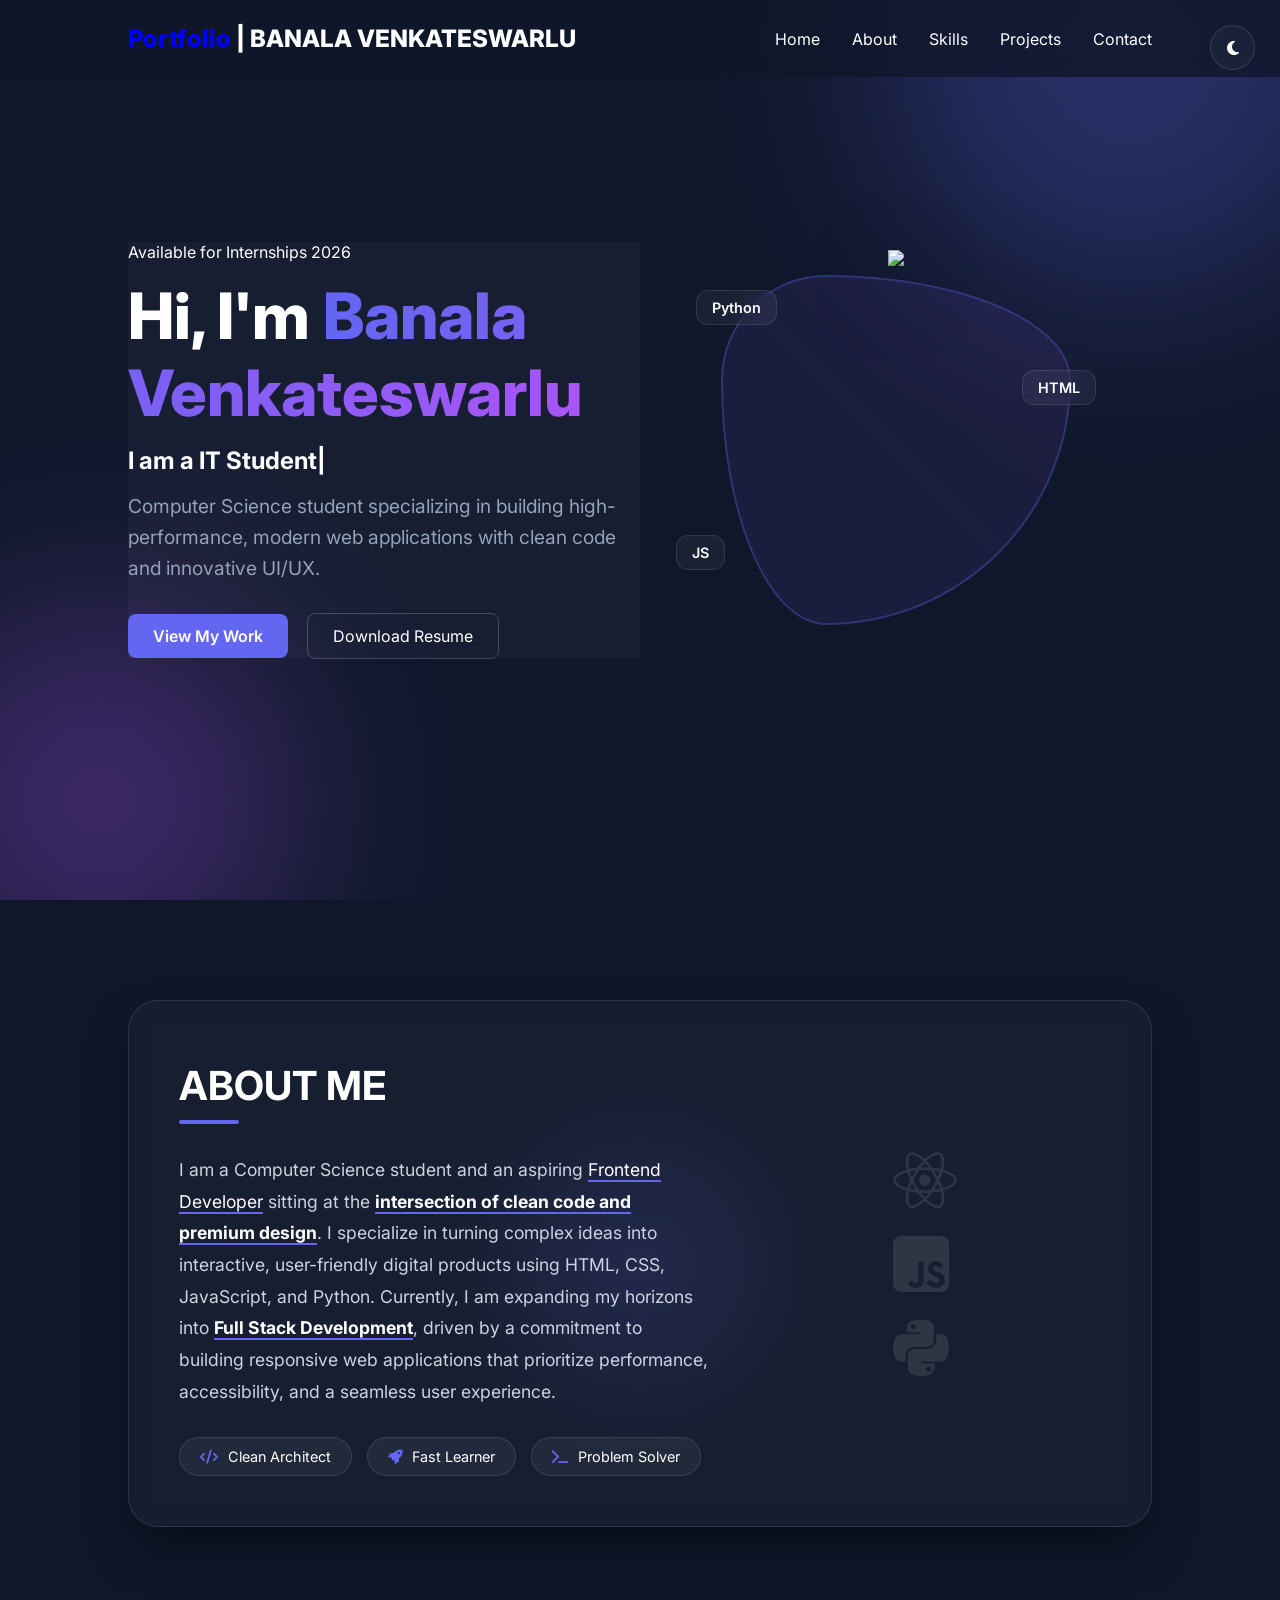
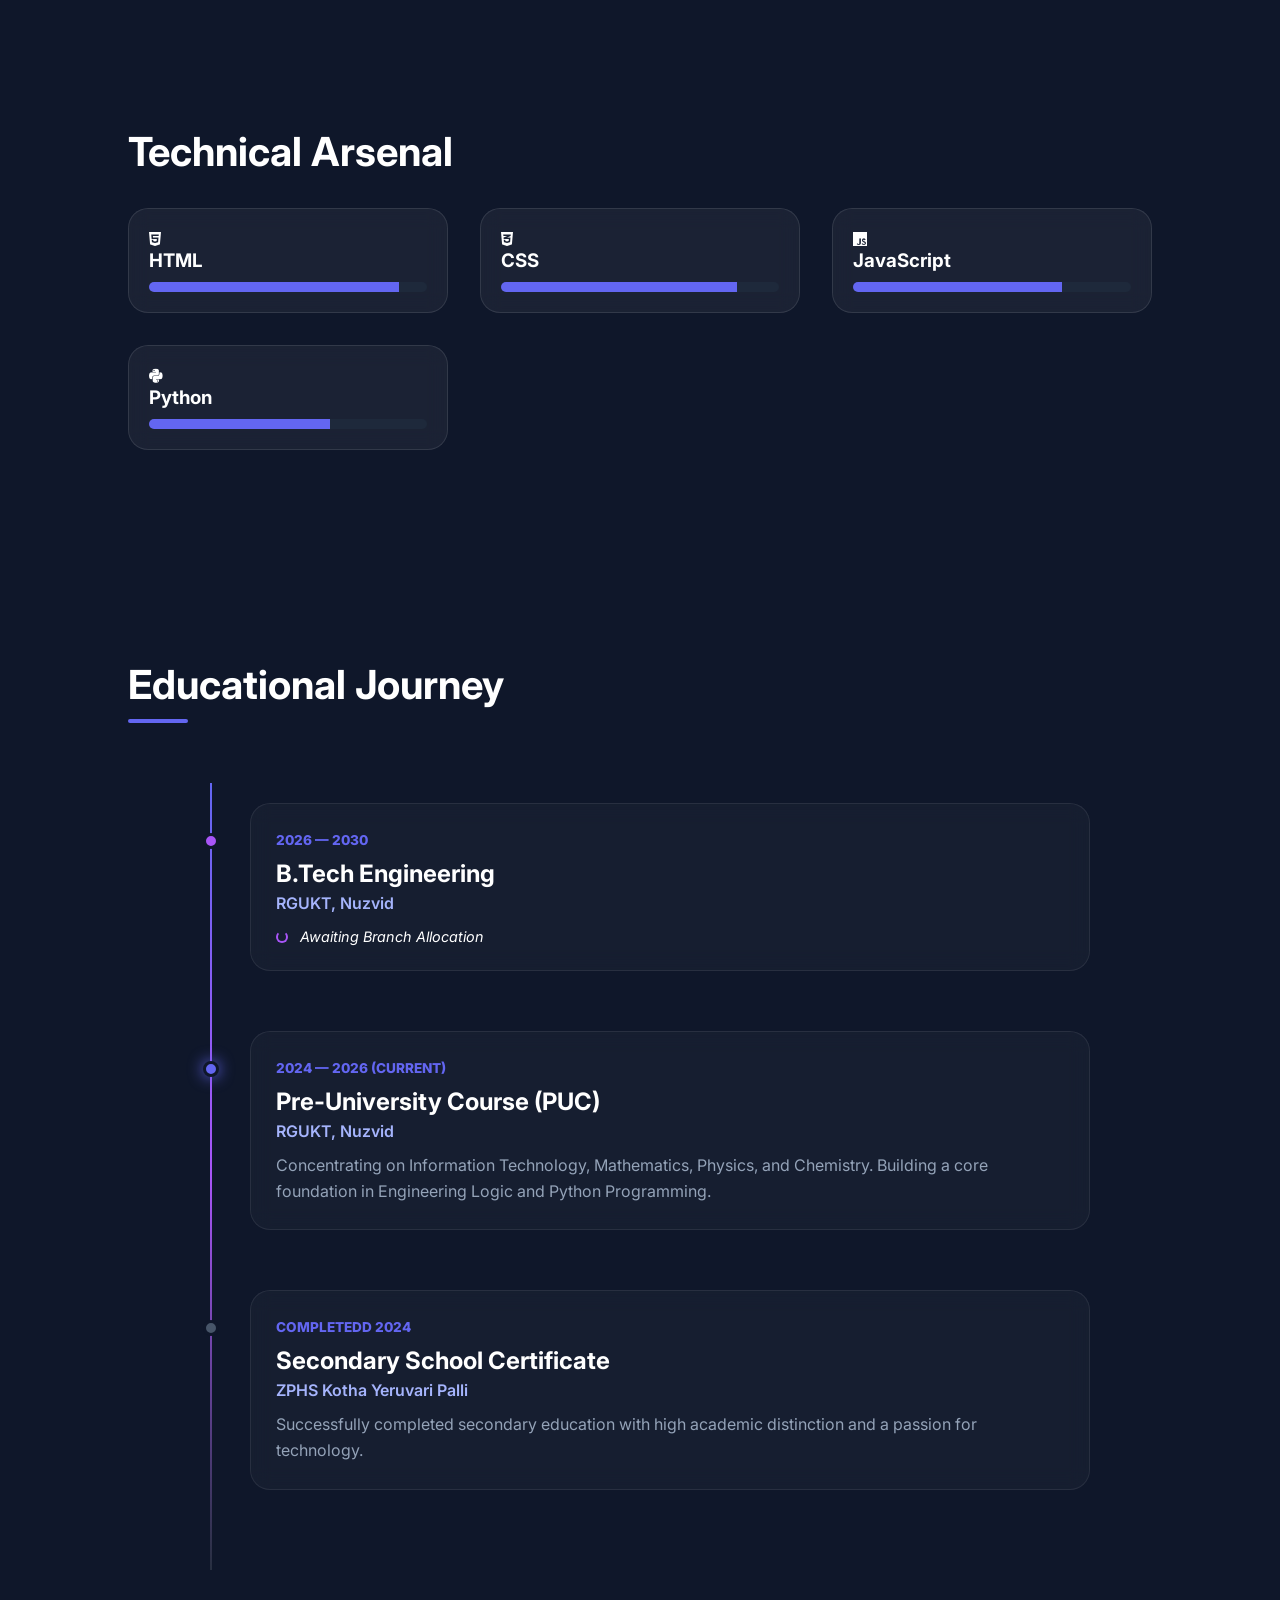
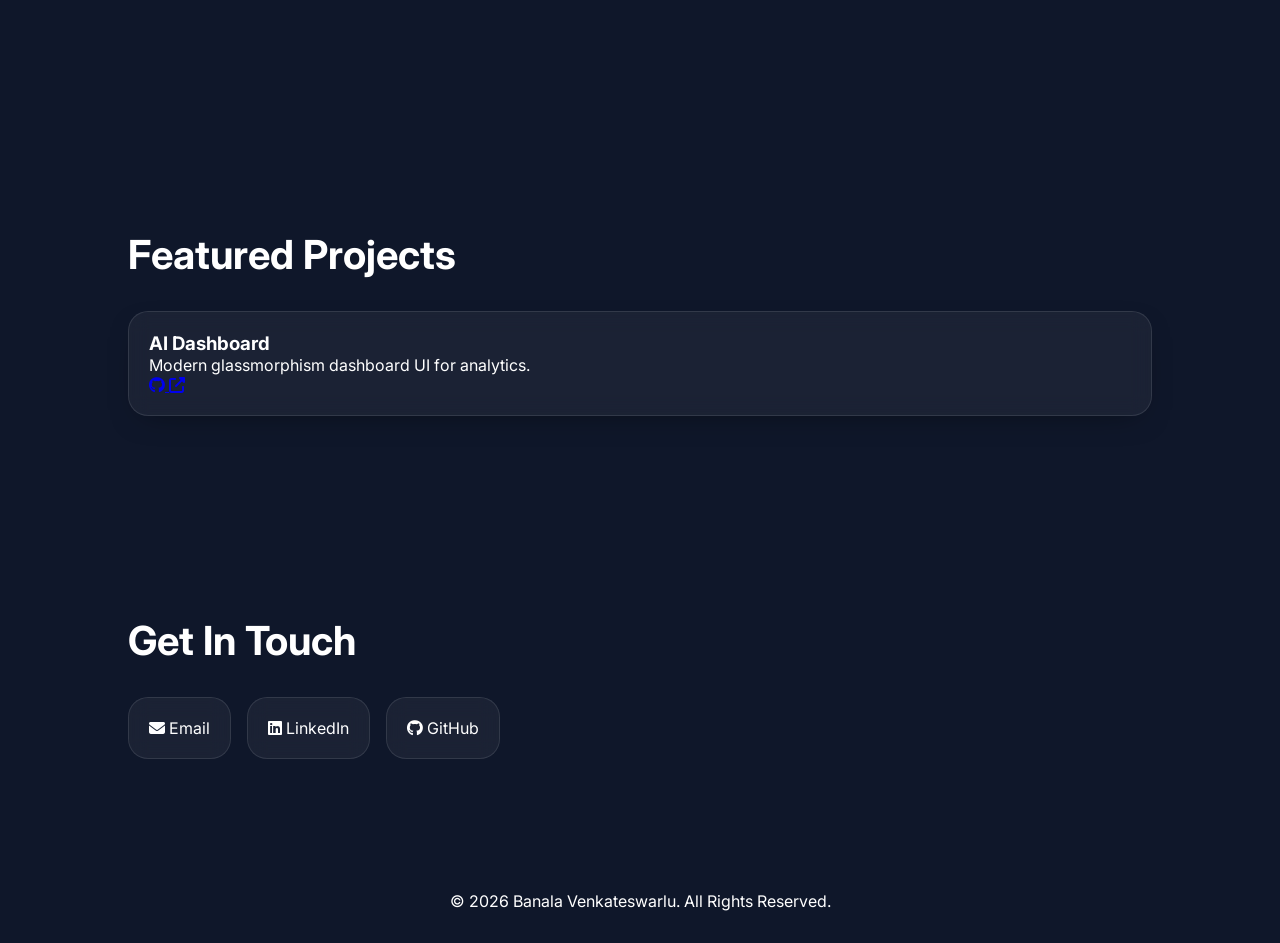
==== index.html @ 8c89efce "Add files via upload" ====
<!DOCTYPE html>
<html lang="en">

<head>
    <!-- Basic SEO -->
    <meta charset="UTF-8" />
    <meta name="viewport" content="width=device-width, initial-scale=1.0" />

    <title>Banala Venkateswarlu | Portfolio</title>

    <meta
        name="description"
        content="Portfolio of Banala Venkateswarlu - Frontend Developer & CS Student."
    />

    <meta
        name="keywords"
        content="Banala Venkateswarlu, Frontend Developer, Portfolio, Web Developer"
    />

    <!-- Open Graph -->
    <meta property="og:title" content="Banala Venkateswarlu | Portfolio" />
    <meta
        property="og:description"
        content="Explore my frontend projects and skills."
    />
    <meta property="og:image" content="assets/preview-thumbnail.png" />
    <meta property="og:url" content="https://banala-venkateswarlu.netlify.app" />
    <link rel="canonical" href="https://banala-venkateswarlu.netlify.app">

    <!-- Theme Color -->
    <meta name="theme-color" content="#0f172a" />

    <!-- Google Fonts -->
    <link
        href="https://fonts.googleapis.com/css2?family=Inter:wght@300;400;600;800&display=swap"
        rel="stylesheet"
    />

    <!-- Font Awesome -->
    <link
        rel="stylesheet"
        href="https://cdnjs.cloudflare.com/ajax/libs/font-awesome/6.5.1/css/all.min.css"
    />

    <!-- CSS -->
    <link rel="stylesheet" href="style.css" />
</head>

<body>

    <!-- Loader -->
    <div id="loader"></div>

    <!-- Navbar -->
    <nav class="navbar">

        <div class="logo">
            <span style="color:blue">Portfolio</span> | BANALA VENKATESWARLU<span></span>
        </div>

        <ul class="nav-links">
            <li><a href="#hero">Home</a></li>
            <li><a href="#about">About</a></li>
            <li><a href="#skills">Skills</a></li>
            <li><a href="#projects">Projects</a></li>
            <li><a href="#contact">Contact</a></li>
        </ul>

        
    </nav>

    <!-- Hero Section -->
<section id="hero" class="hero-section">
    <div class="orb orb-1"></div>
    <div class="orb orb-2"></div>

    <div class="hero-container">
        <div class="hero-content">
            <span class="welcome-badge">Available for Internships 2026</span>
            <h1 class="hero-title">
                Hi, I'm <span class="name-gradient">Banala Venkateswarlu</span>
            </h1>
            <h2 class="typing-container">
                I am a <span id="typing-text" class="type-accent"></span><span class="cursor">|</span>
            </h2>
            <p class="hero-description">
                Computer Science student specializing in building high-performance, 
                modern web applications with clean code and innovative UI/UX.
            </p>

            <div class="hero-cta">
                <a href="#projects" class="btn-primary">View My Work</a>
                <a href="#contact" class="btn-secondary">Download Resume</a>
            </div>
        </div>

        <div class="hero-image-area">
            <div class="photo-wrapper">
                <div class="photo-ring"></div>
                
                <img src="assets/Picsart_26-05-27_21-39-03-561.png" class="hero-photo">
                
                <div class="floating-tag tag-1">Python</div>
                <div class="floating-tag tag-2">JS</div>
                <div class="floating-tag tag-3">HTML</div>
            </div>
        </div>
    </div>
</section>

<style>
.hero-section {
    position: relative;
    height: 100vh;
    background: #0f172a;
    display: flex;
    align-items: center;
    padding: 0 10%;
    overflow: hidden;
}

.hero-container {
    display: grid;
    grid-template-columns: 1fr 1fr;
    align-items: center;
    width: 100%;
    z-index: 10;
}

/* --- PHOTO STYLING --- */
.hero-image-area {
    display: flex;
    justify-content: center;
    align-items: center;
    position: relative;
}

.photo-wrapper {
    position: relative;
    width: 400px;
    height: 400px;
    display: flex;
    justify-content: center;
    align-items: center;
}

.hero-photo {
    /* Limit the height so it doesn't overwhelm the screen */
    height: 400px; 
    width: auto; /* Keeps the proportions perfect */
    
    /* Center it */
    z-index: 5;
    position: relative;
    
    /* High-end rendering */
    image-rendering: -webkit-optimize-contrast; 
    object-fit: contain;
    
    /* Professional shadow for high-res cutouts */
    filter: drop-shadow(0 20px 40px rgba(0, 0, 0, 0.6));
    
    transition: transform 0.5s ease;
}

/* On smaller screens (Tablets), make it smaller */
@media (max-width: 968px) {
    .hero-photo {
        height: 350px;
    }
}
/* Animated Ring behind the photo */
.photo-ring {
    position: absolute;
    width: 350px;
    height: 350px;
    border: 2px solid rgba(99, 102, 241, 0.3);
    border-radius: 30% 70% 70% 30% / 30% 30% 70% 70%;
    background: linear-gradient(45deg, rgba(99, 102, 241, 0.1), rgba(168, 85, 247, 0.1));
    animation: morph 8s linear infinite;
    z-index: 1;
}

@keyframes morph {
    0% { border-radius: 30% 70% 70% 30% / 30% 30% 70% 70%; }
    50% { border-radius: 50% 50% 33% 67% / 55% 27% 73% 45%; }
    100% { border-radius: 30% 70% 70% 30% / 30% 30% 70% 70%; }
}

/* Floating Skill Tags */
.floating-tag {
    position: absolute;
    background: rgba(255, 255, 255, 0.05);
    backdrop-filter: blur(10px);
    border: 1px solid rgba(255, 255, 255, 0.1);
    padding: 8px 15px;
    border-radius: 12px;
    color: #fff;
    font-weight: 600;
    font-size: 0.9rem;
    z-index: 10;
    animation: float 4s ease-in-out infinite;
}

.tag-1 { top: 10%; left: 0; animation-delay: 0s; }
.tag-2 { bottom: 20%; left: -20px; animation-delay: 1s; }
.tag-3 { top: 30%; right: 0; animation-delay: 2s; }

@keyframes float {
    0%, 100% { transform: translateY(0); }
    50% { transform: translateY(-15px); }
}

/* --- TYPOGRAPHY & TEXT --- */
.hero-title { font-size: 3.5rem; color: #fff; font-weight: 800; margin: 15px 0; }
.name-gradient { background: linear-gradient(90deg, #6366f1, #a855f7); -webkit-background-clip: text; -webkit-text-fill-color: transparent; }
.hero-description { color: #94a3b8; font-size: 1.1rem; line-height: 1.6; margin-bottom: 30px; max-width: 500px; }

/* Buttons */
.btn-primary { background: #6366f1; color: white; padding: 12px 25px; border-radius: 8px; text-decoration: none; display: inline-block; margin-right: 15px; font-weight: 600; }
.btn-secondary { border: 1px solid rgba(255,255,255,0.2); color: white; padding: 12px 25px; border-radius: 8px; text-decoration: none; }

/* Orbs */
.orb { position: absolute; border-radius: 50%; filter: blur(100px); opacity: 0.3; }
.orb-1 { width: 500px; height: 500px; background: #6366f1; top: -200px; right: -100px; }
.orb-2 { width: 400px; height: 400px; background: #a855f7; bottom: -100px; left: -100px; }

/* Mobile Responsive */
@media (max-width: 968px) {
    .hero-container { grid-template-columns: 1fr; text-align: center; }
    .hero-image-area { order: -1; margin-bottom: 40px; }
    .photo-wrapper, .photo-ring { width: 280px; height: 280px; }
}
</style>     

    <!-- About -->
    <section id="about" class="about-section">
    <div class="about-blob"></div>

    <div class="about-container reveal">
        <div class="about-glass-card">
            
            <div class="about-content">
                <div class="about-header">
                    <span class="sub-heading"></span>
                    <h2 class="section-heading">ABOUT ME </h2>
                    <div class="horizontal-line"></div>
                </div>

                <p class="about-text">
                    I am a Computer Science student and an aspiring <span>Frontend Developer</span> sitting at the 
                    <strong>intersection of clean code and premium design</strong>. I specialize in turning complex 
                    ideas into interactive, user-friendly digital products using HTML, CSS, JavaScript, and Python. 
                    Currently, I am expanding my horizons into <strong>Full Stack Development</strong>, driven by a 
                    commitment to building responsive web applications that prioritize performance, accessibility, 
                    and a seamless user experience.
                </p>

                <div class="about-stats">
                    <div class="stat-chip">
                        <i class="fas fa-code"></i>
                        <span>Clean Architect</span>
                    </div>
                    <div class="stat-chip">
                        <i class="fas fa-rocket"></i>
                        <span>Fast Learner</span>
                    </div>
                    <div class="stat-chip">
                        <i class="fas fa-terminal"></i>
                        <span>Problem Solver</span>
                    </div>
                </div>
            </div>

            <div class="about-illustration">
                <div class="tech-stack-float">
                    <i class="fab fa-react" title="Learning"></i>
                    <i class="fab fa-js-square"></i>
                    <i class="fab fa-python"></i>
                </div>
            </div>
        </div>
    </div>
</section>

<style>
/* Section Layout */
.about-section {
    position: relative;
    padding: 100px 10%;
    display: flex;
    justify-content: center;
    align-items: center;
    overflow: hidden;
}

/* Background Decoration */
.about-blob {
    position: absolute;
    width: 400px;
    height: 400px;
    background: radial-gradient(circle, rgba(99, 102, 241, 0.15) 0%, rgba(0,0,0,0) 70%);
    top: 50%;
    left: 50%;
    transform: translate(-50%, -50%);
    z-index: -1;
    animation: pulseBlob 8s infinite alternate;
}

@keyframes pulseBlob {
    0% { transform: translate(-50%, -50%) scale(1); opacity: 0.5; }
    100% { transform: translate(-50%, -50%) scale(1.2); opacity: 0.8; }
}

/* Glassmorphism Card */
.about-glass-card {
    display: grid;
    grid-template-columns: 1.5fr 1fr;
    background: rgba(255, 255, 255, 0.03);
    backdrop-filter: blur(12px);
    -webkit-backdrop-filter: blur(12px);
    border: 1px solid rgba(255, 255, 255, 0.1);
    border-radius: 30px;
    padding: 50px;
    box-shadow: 0 25px 50px -12px rgba(0, 0, 0, 0.5);
    gap: 40px;
}

/* Typography */
.sub-heading {
    color: #6366f1;
    font-size: 0.9rem;
    letter-spacing: 2px;
    text-transform: uppercase;
    font-weight: 700;
}

.section-heading {
    font-size: 2.5rem;
    margin: 10px 0;
    color: #fff;
}

.horizontal-line {
    width: 60px;
    height: 4px;
    background: #6366f1;
    margin-bottom: 30px;
    border-radius: 2px;
}

.about-text {
    line-height: 1.8;
    color: #cbd5e1;
    font-size: 1.1rem;
}

.about-text span, .about-text strong {
    color: #fff;
    border-bottom: 2px solid #6366f1;
}

/* Stats Chips */
.about-stats {
    display: flex;
    flex-wrap: wrap;
    gap: 15px;
    margin-top: 30px;
}

.stat-chip {
    background: rgba(255, 255, 255, 0.05);
    padding: 10px 20px;
    border-radius: 50px;
    border: 1px solid rgba(255, 255, 255, 0.1);
    display: flex;
    align-items: center;
    gap: 10px;
    color: #94a3b8;
    font-size: 0.9rem;
    transition: 0.3s ease;
}

.stat-chip:hover {
    background: rgba(99, 102, 241, 0.1);
    border-color: #6366f1;
    color: #fff;
    transform: translateY(-3px);
}

.stat-chip i { color: #6366f1; }

/* Floating Icons Illustration */
.about-illustration {
    display: flex;
    justify-content: center;
    align-items: center;
    position: relative;
}

.tech-stack-float {
    font-size: 4rem;
    color: rgba(255, 255, 255, 0.1);
    display: flex;
    flex-direction: column;
    gap: 20px;
    animation: floatIcons 4s ease-in-out infinite;
}

@keyframes floatIcons {
    0%, 100% { transform: translateY(0); }
    50% { transform: translateY(-20px); }
}

/* Responsive Fixes */
@media (max-width: 968px) {
    .about-glass-card { grid-template-columns: 1fr; padding: 30px; }
    .about-illustration { display: none; }
}
</style>

    <!-- Skills -->
    <section id="skills" class="skills-section reveal">

        <h2 class="section-title">
            Technical Arsenal
        </h2>

        <div class="skills-grid">

            <div class="skill-card">
                <i class="fab fa-html5"></i>
                <h3>HTML</h3>

                <div class="progress-bar">
                    <div class="progress" style="width: 90%"></div>
                </div>
            </div>

            <div class="skill-card">
                <i class="fab fa-css3-alt"></i>
                <h3>CSS</h3>

                <div class="progress-bar">
                    <div class="progress" style="width: 85%"></div>
                </div>
            </div>

            <div class="skill-card">
                <i class="fab fa-js"></i>
                <h3>JavaScript</h3>

                <div class="progress-bar">
                    <div class="progress" style="width: 75%"></div>
                </div>
            </div>

            <div class="skill-card">
                <i class="fab fa-python"></i>
                <h3>Python</h3>

                <div class="progress-bar">
                    <div class="progress" style="width: 65%"></div>
                </div>
            </div>

        </div>

    </section>
    <!--Foundation-->
<section id="education" class="edu-section">
    <div class="edu-container reveal">
        
        <div class="edu-header">
            <span class="sub-heading"></span>
            <h2 class="section-heading">Educational Journey</h2>
            <div class="horizontal-line"></div>
        </div>

        <div class="timeline-wrapper">
            <div class="main-line"></div>

            <div class="timeline-card future reveal">
                <div class="timeline-marker pulse-marker"></div>
                <div class="card-content">
                    <span class="year-label">2026 — 2030</span>
                    <h3>B.Tech Engineering</h3>
                    <p class="inst">RGUKT, Nuzvid</p>
                    <div class="branch-wait">
                        <div class="loader-tiny"></div>
                        <span>Awaiting Branch Allocation</span>
                    </div>
                </div>
            </div>

            <div class="timeline-card active reveal">
                <div class="timeline-marker active-marker"></div>
                <div class="card-content">
                    <span class="year-label">2024 — 2026 (Current)</span>
                    <h3>Pre-University Course (PUC)</h3>
                    <p class="inst">RGUKT, Nuzvid</p>
                    <p class="details">Concentrating on Information Technology, Mathematics, Physics, and Chemistry. Building a core foundation in Engineering Logic and Python Programming.</p>
                </div>
            </div>

            <div class="timeline-card reveal">
                <div class="timeline-marker"></div>
                <div class="card-content">
                    <span class="year-label">Completedd 2024</span>
                    <h3>Secondary School Certificate</h3>
                    <p class="inst">ZPHS Kotha Yeruvari Palli</p>
                    <p class="details">Successfully completed secondary education with high academic distinction and a passion for technology.</p>
                </div>
            </div>
        </div>
    </div>
</section>

<style>
/* Layout & Spacing */
.edu-section { padding: 100px 10%; background: #0f172a; color: #fff; }

.timeline-wrapper {
    position: relative;
    max-width: 900px;
    margin: 60px auto;
    padding: 20px 0;
}

/* The Drawing Line Animation */
.main-line {
    position: absolute;
    left: 20px;
    top: 0;
    width: 2px;
    height: 100%;
    background: rgba(255, 255, 255, 0.1);
}

.reveal.active .main-line::after {
    content: '';
    position: absolute;
    top: 0;
    left: 0;
    width: 100%;
    height: 100%;
    background: linear-gradient(to bottom, #6366f1, #a855f7, transparent);
    animation: drawLine 2s forwards ease-out;
}

@keyframes drawLine { 0% { height: 0; } 100% { height: 100%; } }

/* Individual Cards */
.timeline-card {
    position: relative;
    padding-left: 60px;
    margin-bottom: 60px;
    transition: 0.4s;
}

.card-content {
    background: rgba(255, 255, 255, 0.03);
    border: 1px solid rgba(255, 255, 255, 0.08);
    padding: 25px;
    border-radius: 20px;
    backdrop-filter: blur(10px);
    transition: 0.3s cubic-bezier(0.175, 0.885, 0.32, 1.275);
}

.timeline-card:hover .card-content {
    transform: translateX(10px);
    background: rgba(99, 102, 241, 0.05);
    border-color: #6366f1;
}

/* Markers (Dots) */
.timeline-marker {
    position: absolute;
    left: 13px;
    top: 30px;
    width: 16px;
    height: 16px;
    background: #475569;
    border-radius: 50%;
    z-index: 10;
    border: 3px solid #0f172a;
}

.active-marker { background: #6366f1; box-shadow: 0 0 15px #6366f1; }

.pulse-marker {
    background: #a855f7;
    animation: pulseGlow 2s infinite;
}

@keyframes pulseGlow {
    0% { box-shadow: 0 0 0 0 rgba(168, 85, 247, 0.7); }
    70% { box-shadow: 0 0 0 15px rgba(168, 85, 247, 0); }
    100% { box-shadow: 0 0 0 0 rgba(168, 85, 247, 0); }
}

/* Text Styling */
.year-label { color: #6366f1; font-weight: 800; font-size: 0.85rem; text-transform: uppercase; }
.card-content h3 { margin: 10px 0 5px; font-size: 1.5rem; }
.inst { color: #a5b4fc; font-weight: 600; margin-bottom: 12px; }
.details { color: #94a3b8; line-height: 1.6; font-size: 1rem; }

/* Branch Allocation Loader Decoration */
.branch-wait {
    margin-top: 15px;
    display: flex;
    align-items: center;
    gap: 12px;
    color: #cbd5e1;
    font-size: 0.9rem;
    font-style: italic;
}

.loader-tiny {
    width: 12px;
    height: 12px;
    border: 2px solid #a855f7;
    border-top-color: transparent;
    border-radius: 50%;
    animation: spin 1s linear infinite;
}

@keyframes spin { 100% { transform: rotate(360deg); } }

/* Mobile */
@media (max-width: 768px) {
    .timeline-card { padding-left: 45px; }
    .main-line { left: 15px; }
    .timeline-marker { left: 8px; }
}
</style>



    <!-- Projects -->
    <section id="projects" class="projects-section reveal">

        <h2 class="section-title">
            Featured Projects
        </h2>

        <div class="project-container">

            <div class="project-card">

                <div class="project-img"></div>

                <div class="project-info">

                    <h3>AI Dashboard</h3>

                    <p>
                        Modern glassmorphism dashboard UI for analytics.
                    </p>

                    <div class="project-links">

                        <a href="#">
                            <i class="fab fa-github"></i>
                        </a>

                        <a href="#">
                            <i class="fas fa-external-link-alt"></i>
                        </a>

                    </div>

                </div>

            </div>

        </div>

    </section>

    <!-- Contact -->
    <section id="contact" class="reveal">

        <h2 class="section-title">
            Get In Touch
        </h2>

        <div class="contact-cards">

            <a
                href="mailto:banalavenkateswarlu2008@gmail.com"
                class="contact-item"
            >
                <i class="fas fa-envelope"></i>
                Email
            </a>

            <a
                href="https://linkedin.com/in/banala-venkateswarlu-94aa94341"
                class="contact-item"
            >
                <i class="fab fa-linkedin"></i>
                LinkedIn
            </a>

            <a
                href="https://github.com/BanalaVenkateswarlu"
                class="contact-item"
            >
                <i class="fab fa-github"></i>
                GitHub
            </a>

        </div>

    </section>

    <!-- Footer -->
     <div>
    <footer>
        <p>
            © 2026 Banala Venkateswarlu.
            All Rights Reserved.
        </p>
    </footer>
</div>

    <!-- JS -->
    <script src="script.js"></script>
<div class="theme-toggle" id="theme-btn">
    <i id="theme-icon" class="fas fa-moon"></i>
</div>

<style>
/* 1. SETUP THE THEME COLORS */
:root {
    --bg-main: #0f172a;        /* Dark Blue */
    --text-main: #ffffff;      /* White Text */
    --card-bg: rgba(255, 255, 255, 0.03);
}

body.light-theme {
    --bg-main: #f1f5f9;        /* Light Gray */
    --text-main: #1e293b;      /* Dark Slate Text */
    --card-bg: rgba(0, 0, 0, 0.05);
}

/* 2. APPLY TO EVERYTHING */
body {
    background-color: var(--bg-main);
    color: var(--text-main);
    transition: all 0.3s ease;
    margin: 0;
}

/* This makes sure your sections actually change */
section, div, p, h1, h2, h3, span {
    color: var(--text-main); /* Forces text to follow the theme */
}

/* This ensures your Foundation/Skill cards change */
.card-content, .timeline-content, .hero-content {
    background-color: var(--card-bg) !important;
    color: var(--text-main) !important;
}

/* The Toggle Icon Button Style */
.theme-toggle {
    position: fixed;
    top: 25px;
    right: 25px;
    z-index: 9999;
    padding: 10px;
    background: var(--card-bg);
    border: 1px solid rgba(128,128,128,0.3);
    border-radius: 50%;
    width: 45px;
    height: 45px;
    display: flex;
    justify-content: center;
    align-items: center;
    cursor: pointer;
}
</style>

<script>
document.addEventListener('DOMContentLoaded', function() {
    const btn = document.getElementById('theme-btn');
    const icon = document.getElementById('theme-icon');

    btn.onclick = function() {
        document.body.classList.toggle('light-theme');
        
        if (document.body.classList.contains('light-theme')) {
            icon.classList.replace('fa-moon', 'fa-sun');
        } else {
            icon.classList.replace('fa-sun', 'fa-moon');
        }
    };
});
</script>
</script>

</body>
</html>
---- style.css ----
:root {
    --primary-color: #6366f1;
    --accent-glow: rgba(99, 102, 241, 0.3);
    --bg-dark: #0f172a;
    --card-glass: rgba(255, 255, 255, 0.05);
    --text-main: #f8fafc;
}

*{
    margin:0;
    padding:0;
    box-sizing:border-box;
    font-family:'Inter', sans-serif;
}

html{
    scroll-behavior:smooth;
}

body{
    background:var(--bg-dark);
    color:var(--text-main);
    overflow-x:hidden;
}

/* Loader */
#loader{
    position:fixed;
    width:100%;
    height:100vh;
    background:#0f172a;
    z-index:9999;
}

/* Navbar */
.navbar{
    position:fixed;
    top:0;
    width:100%;
    display:flex;
    justify-content:space-between;
    align-items:center;
    padding:1.5rem 10%;
    backdrop-filter:blur(10px);
    background:rgba(15,23,42,0.8);
    z-index:1000;
}

.logo{
    font-size:1.5rem;
    font-weight:800;
}

.logo span{
    color:var(--primary-color);
}

.nav-links{
    display:flex;
    gap:2rem;
    list-style:none;
}

.nav-links a{
    color:white;
    text-decoration:none;
    transition:0.3s ease;
}

.nav-links a:hover{
    color:var(--primary-color);
}

/* Hero */
.hero-section{
    height:100vh;
    display:flex;
    align-items:center;
    padding:0 10%;
    position:relative;
}

.hero-content h1{
    font-size:4rem;
}

.hero-content p{
    margin-top:1rem;
    font-size:1.2rem;
}

/* Buttons */
.hero-btns{
    margin-top:2rem;
}

.btn{
    padding:12px 24px;
    border-radius:12px;
    text-decoration:none;
    margin-right:1rem;
    transition:0.3s ease;
}

.primary{
    background:var(--primary-color);
    color:white;
}

.secondary{
    border:1px solid white;
    color:white;
}

.btn:hover{
    transform:translateY(-5px);
}

/* Floating Glow */
.hero-bg-visual{
    position:absolute;
    top:20%;
    right:10%;
    width:300px;
    height:300px;
    background:var(--primary-color);
    filter:blur(120px);
    opacity:0.4;
    z-index:-1;
    animation:float 6s ease-in-out infinite;
}

@keyframes float{
    0%{
        transform:translateY(0px);
    }

    50%{
        transform:translateY(-20px);
    }

    100%{
        transform:translateY(0px);
    }
}

/* Sections */
section{
    padding:100px 10%;
}

.section-title{
    font-size:2.5rem;
    margin-bottom:2rem;
}

/* Grid */
.skills-grid,
.project-container{
    display:grid;
    grid-template-columns:repeat(auto-fit, minmax(280px,1fr));
    gap:2rem;
}

/* Cards */
.skill-card,
.project-card,
.contact-item{
    background:var(--card-glass);
    border:1px solid rgba(255,255,255,0.1);
    border-radius:20px;
    padding:20px;
    backdrop-filter:blur(10px);
}

/* Projects */
.project-card{
    box-shadow:0 10px 30px -15px rgba(0,0,0,0.5);
    transition:all 0.3s cubic-bezier(0.25,0.8,0.25,1);
    cursor:pointer;
}

.project-card:hover{
    transform:translateY(-10px);
    box-shadow:0 20px 40px -10px var(--accent-glow);
}

/* Progress Bar */
.progress-bar{
    background:#1e293b;
    border-radius:20px;
    margin-top:10px;
    overflow:hidden;
}

.progress{
    height:10px;
    background:var(--primary-color);
}

/* Contact */
.contact-cards{
    display:flex;
    gap:1rem;
    flex-wrap:wrap;
}

.contact-item{
    color:white;
    text-decoration:none;
    transition:0.3s ease;
}

.contact-item:hover{
    transform:translateY(-5px);
    color:var(--primary-color);
}

/* Reveal */
.reveal{
    opacity:0;
    transform:translateY(50px);
    transition:all 1s ease;
}

.reveal.active{
    opacity:1;
    transform:translateY(0);
}

/* Footer */
footer{
    text-align:center;
    padding:2rem;
}

/* Responsive */
@media(max-width:768px){

    .navbar{
        flex-direction:column;
        gap:1rem;
    }

    .nav-links{
        flex-wrap:wrap;
        justify-content:center;
    }

    .hero-content h1{
        font-size:2.5rem;
    }

}
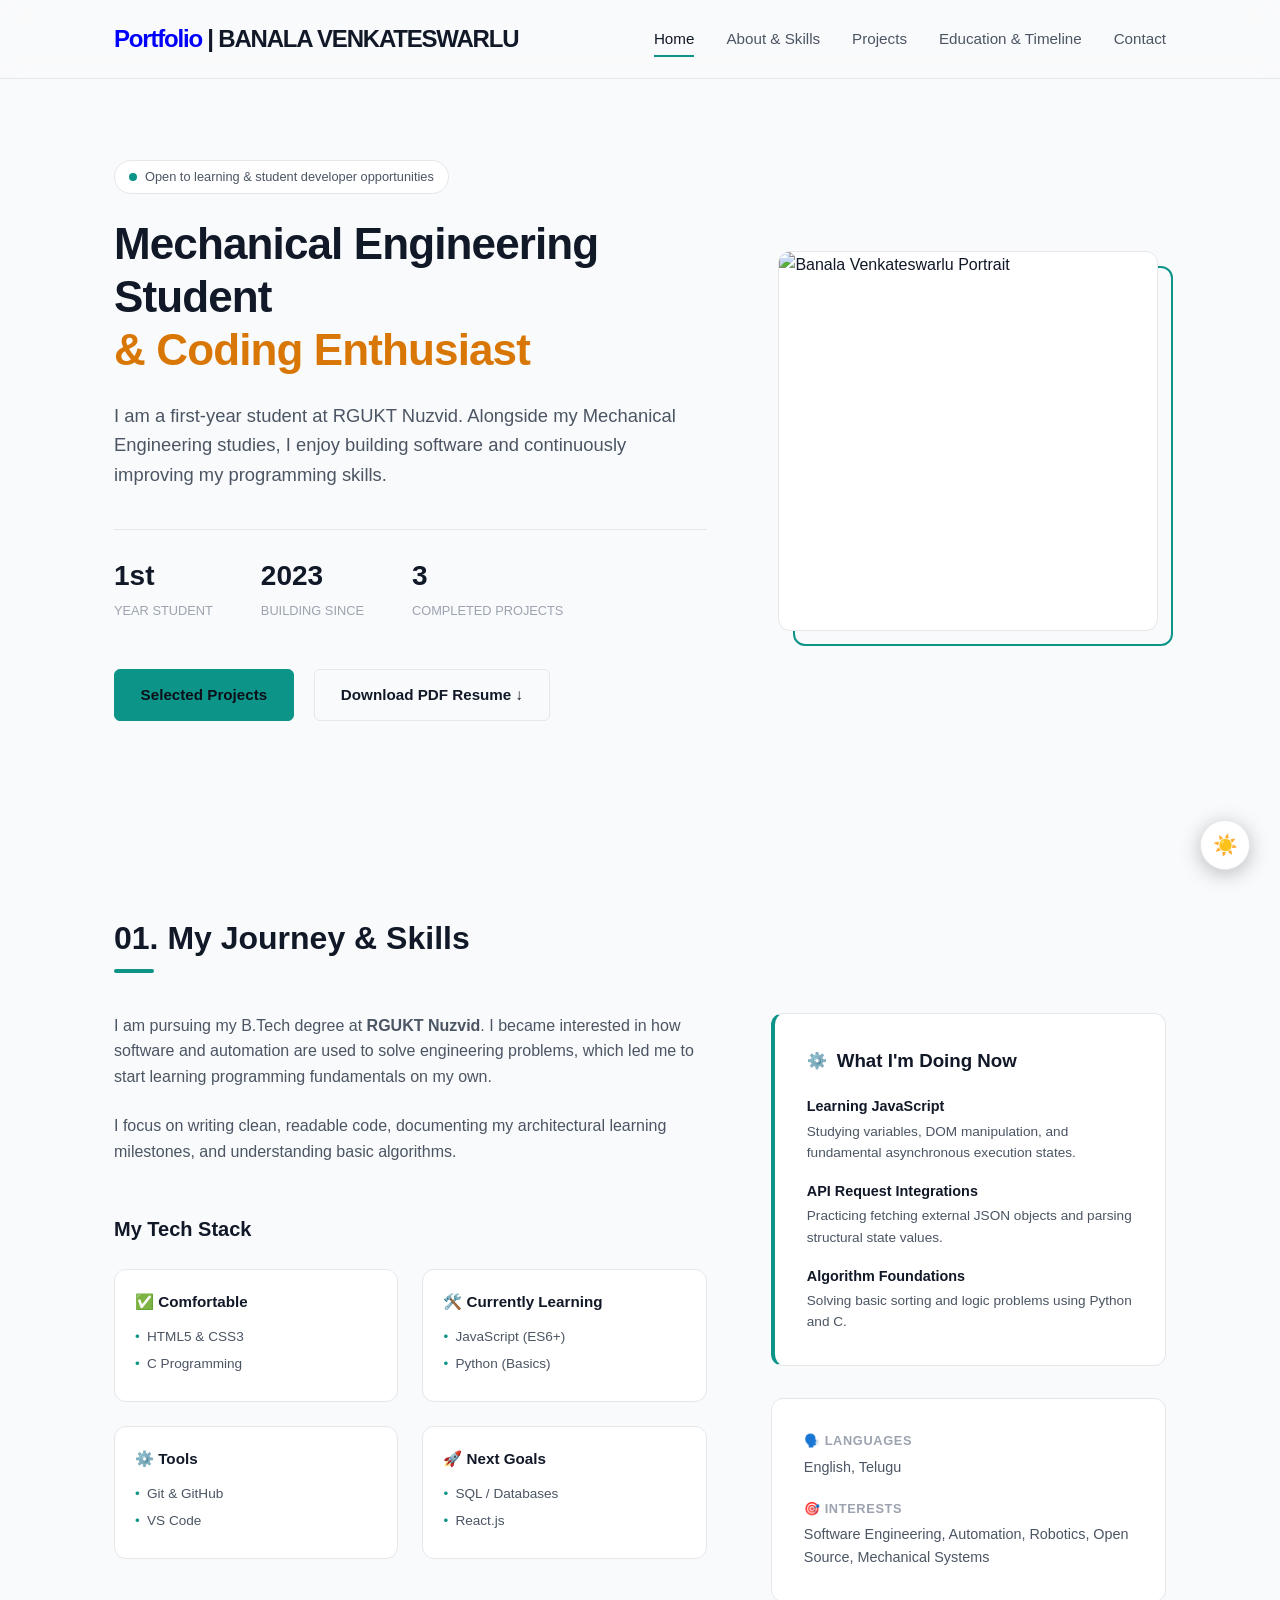
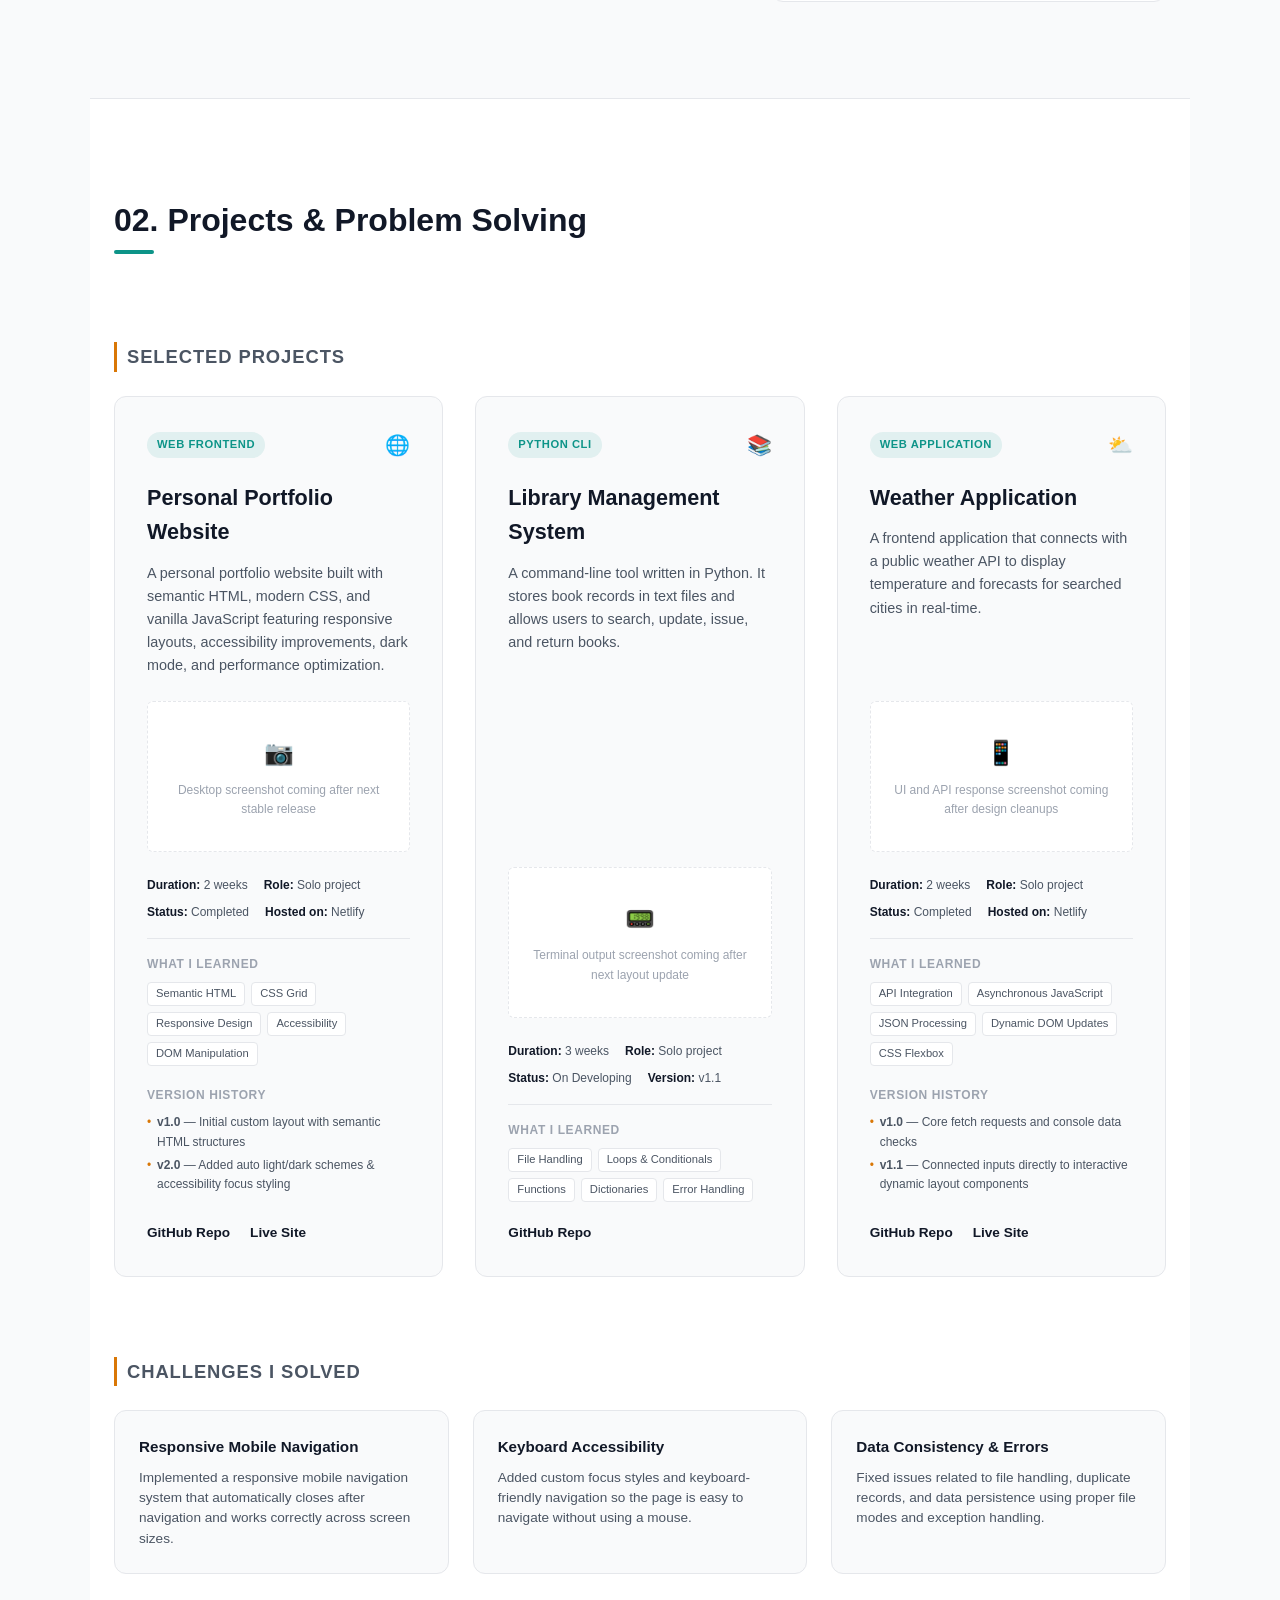
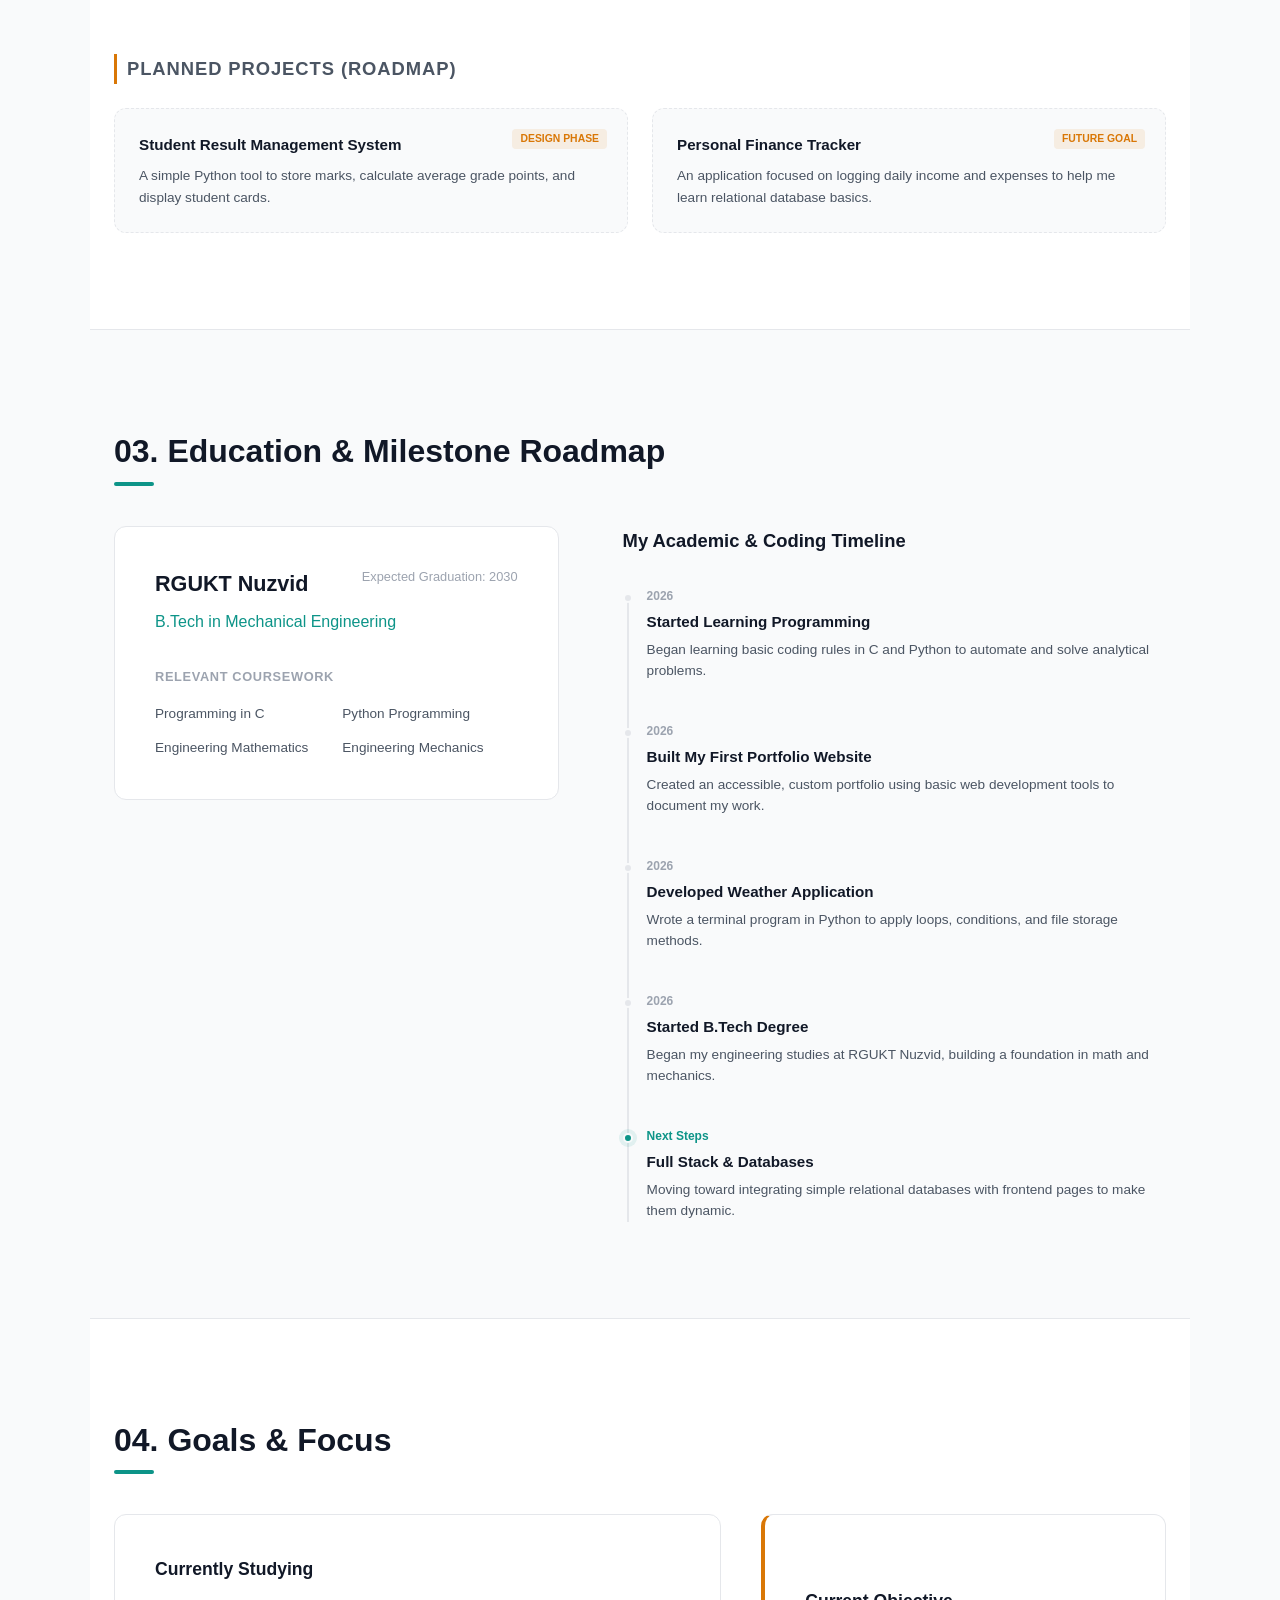
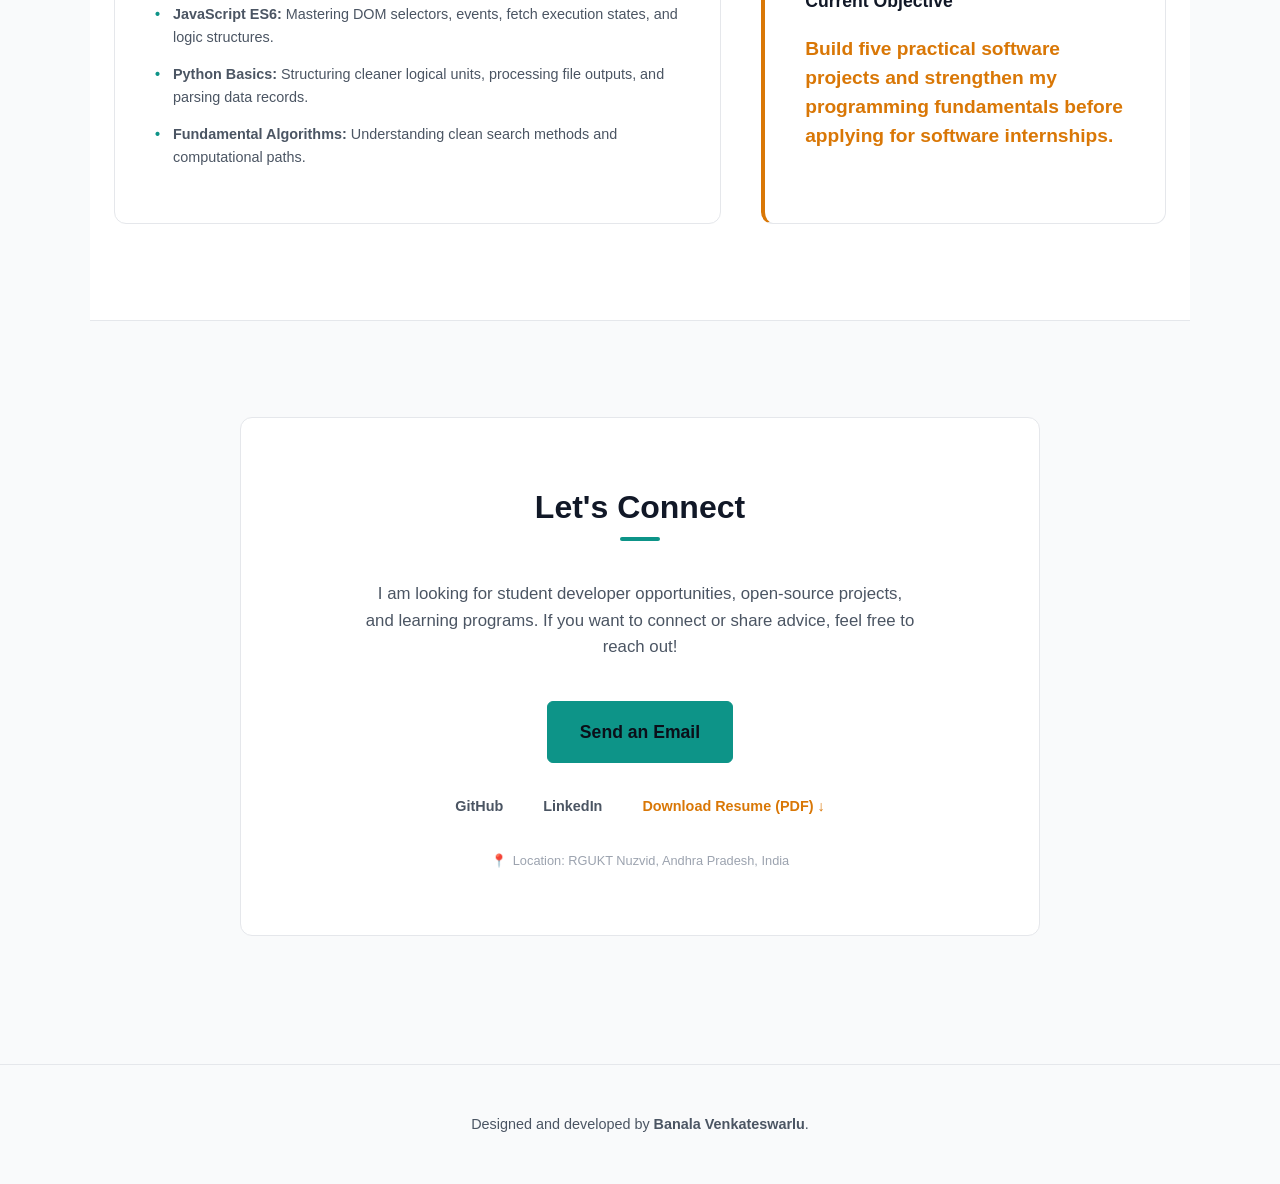
==== commit a300e936: "Add files via upload" ====
--- a/index.html
+++ b/index.html
@@ -1,806 +1,550 @@
 <!DOCTYPE html>
 <html lang="en">
-
 <head>
-    <!-- Basic SEO -->
-    <meta charset="UTF-8" />
-    <meta name="viewport" content="width=device-width, initial-scale=1.0" />
-
-    <title>Banala Venkateswarlu | Portfolio</title>
-
-    <meta
-        name="description"
-        content="Portfolio of Banala Venkateswarlu - Frontend Developer & CS Student."
-    />
-
-    <meta
-        name="keywords"
-        content="Banala Venkateswarlu, Frontend Developer, Portfolio, Web Developer"
-    />
-
-    <!-- Open Graph -->
-    <meta property="og:title" content="Banala Venkateswarlu | Portfolio" />
-    <meta
-        property="og:description"
-        content="Explore my frontend projects and skills."
-    />
-    <meta property="og:image" content="assets/preview-thumbnail.png" />
-    <meta property="og:url" content="https://banala-venkateswarlu.netlify.app" />
-    <link rel="canonical" href="https://banala-venkateswarlu.netlify.app">
-
-    <!-- Theme Color -->
-    <meta name="theme-color" content="#0f172a" />
-
-    <!-- Google Fonts -->
-    <link
-        href="https://fonts.googleapis.com/css2?family=Inter:wght@300;400;600;800&display=swap"
-        rel="stylesheet"
-    />
-
-    <!-- Font Awesome -->
-    <link
-        rel="stylesheet"
-        href="https://cdnjs.cloudflare.com/ajax/libs/font-awesome/6.5.1/css/all.min.css"
-    />
-
-    <!-- CSS -->
-    <link rel="stylesheet" href="style.css" />
+  <meta charset="UTF-8">
+  <meta name="viewport" content="width=device-width, initial-scale=1.0">
+  
+  <!-- Primary Meta Tags -->
+  <title>Banala Venkateswarlu | Mechanical Engineering Student Learning Software Development</title>
+  <meta name="title" content="Banala Venkateswarlu | Mechanical Engineering Student Learning Software Development">
+  <meta name="description" content="First-year Mechanical Engineering student at RGUKT Nuzvid (2026-2030). Building clean software projects, practicing programming fundamentals, and documenting my learning journey.">
+  <meta name="keywords" content="Banala Venkateswarlu, RGUKT Nuzvid, Mechanical Engineering, Software Developer, Python, JavaScript, HTML, CSS, C Language, Web Development">
+  <meta name="author" content="Banala Venkateswarlu">
+  <meta name="theme-color" content="#0b0f19" id="meta-theme-color">
+
+  <!-- Open Graph / LinkedIn -->
+  <meta property="og:type" content="website">
+  <meta property="og:url" content="https://banala-venkateswarlu.netlify.app/">
+  <meta property="og:title" content="Banala Venkateswarlu | Mechanical Engineering Student Learning Software Development">
+  <meta property="og:description" content="First-year student building practical projects and mastering coding fundamentals step-by-step.">
+  <meta property="og:image" content="https://banala-venkateswarlu.netlify.app/assets/images/portfolio-desktop.png">
+
+  <!-- Manifest & Favicons -->
+  <link rel="manifest" href="manifest.webmanifest">
+  <link rel="icon" type="image/svg+xml" href="assets/favicon.svg">
+
+  <!-- Preload Critical CSS Stylesheet -->
+  <link rel="preload" href="style.css" as="style">
+  <link rel="stylesheet" href="style.css">
 </head>
-
 <body>
 
-    <!-- Loader -->
-    <div id="loader"></div>
-
-    <!-- Navbar -->
-    <nav class="navbar">
-
-        <div class="logo">
-            <span style="color:blue">Portfolio</span> | BANALA VENKATESWARLU<span></span>
-        </div>
-
-        <ul class="nav-links">
-            <li><a href="#hero">Home</a></li>
-            <li><a href="#about">About</a></li>
-            <li><a href="#skills">Skills</a></li>
-            <li><a href="#projects">Projects</a></li>
-            <li><a href="#contact">Contact</a></li>
-        </ul>
-
+  <!-- Screen Reader Skip Link -->
+  <a href="#main-content" class="skip-link">Skip to main content</a>
+
+  <!-- Theme Toggle Floating Button -->
+  <button id="theme-toggle" class="theme-btn" aria-label="Toggle light or dark theme" title="Toggle theme">
+    <span class="theme-icon">🌙</span>
+  </button>
+
+  <!-- Global Scroll Progress Bar -->
+  <div class="scroll-progress-bar" aria-hidden="true"></div>
+
+  <!-- Navigation Header -->
+  <header class="navbar">
+    <div class="nav-container">
+      <a href="#hero" class="logo" aria-label="Banala Venkateswarlu Home">
+        <span class="logo-accent-alt" style="color:blue">Portfolio</span> | <span>BANALA VENKATESWARLU</span>
+      </a>
+      
+      <button class="nav-toggle" id="nav-toggle" aria-expanded="false" aria-controls="primary-navigation" aria-label="Toggle navigation menu">
+        <span class="hamburger"></span>
+      </button>
+
+      <nav id="primary-navigation" class="nav-links">
+        <a href="#hero" class="nav-link active">Home</a>
+        <a href="#about" class="nav-link">About &amp; Skills</a>
+        <a href="#projects" class="nav-link">Projects</a>
+        <a href="#education" class="nav-link">Education &amp; Timeline</a>
+        <a href="#contact" class="nav-link">Contact</a>
+      </nav>
+    </div>
+  </header>
+
+  <!-- Main Content Wrapper -->
+  <main id="main-content">
+
+    <!-- 1. Hero Section -->
+    <section id="hero" class="hero-section">
+      <div class="hero-grid">
+        <div class="hero-text-content">
+          <div class="status-badge">
+            <span class="pulse-dot"></span> Open to learning &amp; student developer opportunities
+          </div>
+          <h1 class="hero-title">
+            Mechanical Engineering Student <br><span class="highlight-alt">&amp; Coding Enthusiast</span>
+          </h1>
+          <p class="hero-lead">
+            I am a first-year student at RGUKT Nuzvid. Alongside my Mechanical Engineering studies, I enjoy building software and continuously improving my programming skills.
+          </p>
+          
+          <!-- Key Measurable Metrics Block -->
+          <div class="metrics-row">
+            <div class="metric-item">
+              <span class="metric-num">1st</span>
+              <span class="metric-label">Year Student</span>
+            </div>
+            <div class="metric-item">
+              <span class="metric-num">2023</span>
+              <span class="metric-label">Building Since</span>
+            </div>
+            <div class="metric-item">
+              <span class="metric-num">3</span>
+              <span class="metric-label">Completed Projects</span>
+            </div>
+          </div>
+
+          <div class="hero-cta-group">
+            <a href="#projects" class="btn btn-primary">Selected Projects</a>
+            <a href="404.html" download="Banala_Venkateswarlu_Resume.pdf" class="btn btn-secondary">Download PDF Resume ↓</a>
+          </div>
+        </div>
         
-    </nav>
-
-    <!-- Hero Section -->
-<section id="hero" class="hero-section">
-    <div class="orb orb-1"></div>
-    <div class="orb orb-2"></div>
-
-    <div class="hero-container">
-        <div class="hero-content">
-            <span class="welcome-badge">Available for Internships 2026</span>
-            <h1 class="hero-title">
-                Hi, I'm <span class="name-gradient">Banala Venkateswarlu</span>
-            </h1>
-            <h2 class="typing-container">
-                I am a <span id="typing-text" class="type-accent"></span><span class="cursor">|</span>
-            </h2>
-            <p class="hero-description">
-                Computer Science student specializing in building high-performance, 
-                modern web applications with clean code and innovative UI/UX.
-            </p>
-
-            <div class="hero-cta">
-                <a href="#projects" class="btn-primary">View My Work</a>
-                <a href="#contact" class="btn-secondary">Download Resume</a>
-            </div>
-        </div>
-
-        <div class="hero-image-area">
-            <div class="photo-wrapper">
-                <div class="photo-ring"></div>
-                
-                <img src="assets/Picsart_26-05-27_21-39-03-561.png" class="hero-photo">
-                
-                <div class="floating-tag tag-1">Python</div>
-                <div class="floating-tag tag-2">JS</div>
-                <div class="floating-tag tag-3">HTML</div>
-            </div>
-        </div>
+        <div class="hero-media">
+          <div class="avatar-container">
+            <picture>
+              <source srcset="assets/banalaimage.png" media="(min-width: 768px)">
+              <img 
+                src="assets/images/hero-portrait-small.webp" 
+                alt="Banala Venkateswarlu Portrait" 
+                class="hero-avatar"
+                loading="eager" 
+                fetchpriority="high" 
+                decoding="async"
+                width="450"
+                height="450"
+              >
+            </picture>
+          </div>
+        </div>
+      </div>
+    </section>
+
+    <!-- 2. About & Skills Section -->
+    <section id="about" class="section-container">
+      <h2 class="section-title">01. My Journey &amp; Skills</h2>
+      <div class="about-grid">
+        <div class="about-bio">
+          <p>
+            I am pursuing my B.Tech degree at <strong>RGUKT Nuzvid</strong>. I became interested in how software and automation are used to solve engineering problems, which led me to start learning programming fundamentals on my own.
+          </p>
+          <p>
+            I focus on writing clean, readable code, documenting my architectural learning milestones, and understanding basic algorithms.
+          </p>
+
+          <!-- Categorized Technical Stack -->
+          <div class="skills-showcase">
+            <h3 class="subsection-title">My Tech Stack</h3>
+            <div class="skills-grid-categories">
+              <div class="skill-category-box">
+                <h4>✅ Comfortable</h4>
+                <ul class="skills-list">
+                  <li>HTML5 &amp; CSS3</li>
+                  <li>C Programming</li>
+                </ul>
+              </div>
+              <div class="skill-category-box">
+                <h4>🛠️ Currently Learning</h4>
+                <ul class="skills-list">
+                  <li>JavaScript (ES6+)</li>
+                  <li>Python (Basics)</li>
+                </ul>
+              </div>
+              <div class="skill-category-box">
+                <h4>⚙️ Tools</h4>
+                <ul class="skills-list">
+                  <li>Git &amp; GitHub</li>
+                  <li>VS Code</li>
+                </ul>
+              </div>
+              <div class="skill-category-box">
+                <h4>🚀 Next Goals</h4>
+                <ul class="skills-list">
+                  <li>SQL / Databases</li>
+                  <li>React.js</li>
+                </ul>
+              </div>
+            </div>
+          </div>
+        </div>
+
+        <!-- Right Side: Now Card, Languages & Interests -->
+        <div class="sidebar-cards">
+          <!-- "Now" Section -->
+          <div class="now-card">
+            <div class="card-header">
+              <span class="gear-icon" aria-hidden="true">⚙️</span>
+              <h3>What I'm Doing Now</h3>
+            </div>
+            <ul class="now-list">
+              <li>
+                <strong>Learning JavaScript</strong>
+                <span>Studying variables, DOM manipulation, and fundamental asynchronous execution states.</span>
+              </li>
+              <li>
+                <strong>API Request Integrations</strong>
+                <span>Practicing fetching external JSON objects and parsing structural state values.</span>
+              </li>
+              <li>
+                <strong>Algorithm Foundations</strong>
+                <span>Solving basic sorting and logic problems using Python and C.</span>
+              </li>
+            </ul>
+          </div>
+
+          <!-- Meta Card -->
+          <div class="info-meta-card">
+            <div class="meta-block">
+              <h4>🗣️ Languages</h4>
+              <p>English, Telugu</p>
+            </div>
+            <div class="meta-block">
+              <h4>🎯 Interests</h4>
+              <p>Software Engineering, Automation, Robotics, Open Source, Mechanical Systems</p>
+            </div>
+          </div>
+        </div>
+      </div>
+    </section>
+
+    <!-- 3. Projects Section (Including Challenges & Planned Projects) -->
+    <section id="projects" class="section-container bg-offset">
+      <h2 class="section-title">02. Projects &amp; Problem Solving</h2>
+      
+      <!-- Completed Projects -->
+      <h3 class="subsection-divider">Selected Projects</h3>
+      <div class="projects-grid">
+        
+        <!-- Project 1: Portfolio -->
+        <article class="project-card" tabindex="0">
+          <div class="project-header">
+            <span class="project-tag">Web Frontend</span>
+            <span class="project-icon" aria-hidden="true">🌐</span>
+          </div>
+          <h3 class="project-name">Personal Portfolio Website</h3>
+          <p class="project-description">
+            A personal portfolio website built with semantic HTML, modern CSS, and vanilla JavaScript featuring responsive layouts, accessibility improvements, dark mode, and performance optimization.
+          </p>
+
+          <!-- Honest Media/Screenshot State -->
+          <div class="project-preview-gallery">
+            <div class="screenshot-placeholder">
+              <span class="placeholder-icon" aria-hidden="true">📷</span>
+              <p class="placeholder-text">Desktop screenshot coming after next stable release</p>
+            </div>
+          </div>
+
+          <!-- Practical Project Context Metadata -->
+          <div class="project-meta-details">
+            <span><strong>Duration:</strong> 2 weeks</span>
+            <span><strong>Role:</strong> Solo project</span>
+            <span><strong>Status:</strong> Completed</span>
+            <span><strong>Hosted on:</strong> Netlify</span>
+          </div>
+
+          <!-- What I Learned Subsection -->
+          <div class="what-i-learned-box">
+            <h4>What I Learned</h4>
+            <div class="tech-tag-group">
+              <span>Semantic HTML</span>
+              <span>CSS Grid</span>
+              <span>Responsive Design</span>
+              <span>Accessibility</span>
+              <span>DOM Manipulation</span>
+            </div>
+          </div>
+
+          <!-- Iterative Development History -->
+          <div class="version-history-box">
+            <h4>Version History</h4>
+            <ul class="version-list">
+              <li><strong>v1.0</strong> — Initial custom layout with semantic HTML structures</li>
+              <li><strong>v2.0</strong> — Added auto light/dark schemes &amp; accessibility focus styling</li>
+            </ul>
+          </div>
+
+          <div class="project-links">
+            <a href="https://github.com/banalavenkateswarlu/my-portfolio" class="project-link" target="_blank" rel="noopener noreferrer">GitHub Repo</a>
+            <a href="https://banala-venkateswarlu.netlify.app/" class="project-link" target="_blank" rel="noopener noreferrer">Live Site</a>
+          </div>
+        </article>
+
+        <!-- Project 2: Library Management -->
+        <article class="project-card" tabindex="0">
+          <div class="project-header">
+            <span class="project-tag">Python CLI</span>
+            <span class="project-icon" aria-hidden="true">📚</span>
+          </div>
+          <h3 class="project-name">Library Management System</h3>
+          <p class="project-description">
+            A command-line tool written in Python. It stores book records in text files and allows users to search, update, issue, and return books.
+          </p>
+
+          <!-- Honest Media/Screenshot State -->
+          <div class="project-preview-gallery">
+            <div class="screenshot-placeholder">
+              <span class="placeholder-icon" aria-hidden="true">📟</span>
+              <p class="placeholder-text">Terminal output screenshot coming after next layout update</p>
+            </div>
+          </div>
+
+          <!-- Practical Project Context Metadata -->
+          <div class="project-meta-details">
+            <span><strong>Duration:</strong> 3 weeks</span>
+            <span><strong>Role:</strong> Solo project</span>
+            <span><strong>Status:</strong> On Developing</span>
+            <span><strong>Version:</strong> v1.1</span>
+          </div>
+
+          <!-- What I Learned Subsection -->
+          <div class="what-i-learned-box">
+            <h4>What I Learned</h4>
+            <div class="tech-tag-group">
+              <span>File Handling</span>
+              <span>Loops &amp; Conditionals</span>
+              <span>Functions</span>
+              <span>Dictionaries</span>
+              <span>Error Handling</span>
+            </div>
+          </div>
+
+          <div class="project-links">
+            <a href="404.html" class="project-link" target="_blank" rel="noopener noreferrer">GitHub Repo</a>
+          </div>
+        </article>
+
+        <!-- Project 3: Weather Application -->
+        <article class="project-card" tabindex="0">
+          <div class="project-header">
+            <span class="project-tag">Web Application</span>
+            <span class="project-icon" aria-hidden="true">⛅</span>
+          </div>
+          <h3 class="project-name">Weather Application</h3>
+          <p class="project-description">
+            A frontend application that connects with a public weather API to display temperature and forecasts for searched cities in real-time.
+          </p>
+
+          <!-- Honest Media/Screenshot State -->
+          <div class="project-preview-gallery">
+            <div class="screenshot-placeholder">
+              <span class="placeholder-icon" aria-hidden="true">📱</span>
+              <p class="placeholder-text">UI and API response screenshot coming after design cleanups</p>
+            </div>
+          </div>
+
+          <!-- Practical Project Context Metadata -->
+          <div class="project-meta-details">
+            <span><strong>Duration:</strong> 2 weeks</span>
+            <span><strong>Role:</strong> Solo project</span>
+            <span><strong>Status:</strong> Completed</span>
+            <span><strong>Hosted on:</strong> Netlify</span>
+          </div>
+
+          <!-- What I Learned Subsection -->
+          <div class="what-i-learned-box">
+            <h4>What I Learned</h4>
+            <div class="tech-tag-group">
+              <span>API Integration</span>
+              <span>Asynchronous JavaScript</span>
+              <span>JSON Processing</span>
+              <span>Dynamic DOM Updates</span>
+              <span>CSS Flexbox</span>
+            </div>
+          </div>
+
+          <!-- Iterative Development History -->
+          <div class="version-history-box">
+            <h4>Version History</h4>
+            <ul class="version-list">
+              <li><strong>v1.0</strong> — Core fetch requests and console data checks</li>
+              <li><strong>v1.1</strong> — Connected inputs directly to interactive dynamic layout components</li>
+            </ul>
+          </div>
+
+          <div class="project-links">
+            <a href="404.html" class="project-link" target="_blank" rel="noopener noreferrer">GitHub Repo</a>
+            <a href="404.html" class="project-link" target="_blank" rel="noopener noreferrer">Live Site</a>
+          </div>
+        </article>
+
+      </div>
+
+      <!-- Challenges I Solved Block -->
+      <div class="challenges-wrapper">
+        <h3 class="subsection-divider">Challenges I Solved</h3>
+        <div class="challenges-grid">
+          <div class="challenge-item">
+            <h4>Responsive Mobile Navigation</h4>
+            <p>Implemented a responsive mobile navigation system that automatically closes after navigation and works correctly across screen sizes.</p>
+          </div>
+          <div class="challenge-item">
+            <h4>Keyboard Accessibility</h4>
+            <p>Added custom focus styles and keyboard-friendly navigation so the page is easy to navigate without using a mouse.</p>
+          </div>
+          <div class="challenge-item">
+            <h4>Data Consistency &amp; Errors</h4>
+            <p>Fixed issues related to file handling, duplicate records, and data persistence using proper file modes and exception handling.</p>
+          </div>
+        </div>
+      </div>
+
+      <!-- Planned Projects Pipeline -->
+      <div class="upcoming-wrapper">
+        <h3 class="subsection-divider">Planned Projects (Roadmap)</h3>
+        <div class="upcoming-grid">
+          <div class="upcoming-card">
+            <span class="upcoming-status">Design Phase</span>
+            <h4>Student Result Management System</h4>
+            <p>A simple Python tool to store marks, calculate average grade points, and display student cards.</p>
+          </div>
+          <div class="upcoming-card">
+            <span class="upcoming-status">Future Goal</span>
+            <h4>Personal Finance Tracker</h4>
+            <p>An application focused on logging daily income and expenses to help me learn relational database basics.</p>
+          </div>
+        </div>
+      </div>
+
+    </section>
+
+    <!-- 4. Education & Academic Timeline Section -->
+    <section id="education" class="section-container">
+      <h2 class="section-title">03. Education &amp; Milestone Roadmap</h2>
+      <div class="education-timeline-layout">
+        
+        <!-- Academic Block -->
+        <div class="education-block">
+          <div class="education-card">
+            <div class="edu-header">
+              <h3>RGUKT Nuzvid</h3>
+              <span class="edu-date">Expected Graduation: 2030</span>
+            </div>
+            <p class="degree">B.Tech in Mechanical Engineering</p>
+            
+            <div class="coursework-box">
+              <h4>Relevant Coursework</h4>
+              <ul class="coursework-list">
+                <li>Programming in C</li>
+                <li>Python Programming</li>
+                <li>Engineering Mathematics</li>
+                <li>Engineering Mechanics</li>
+              </ul>
+            </div>
+          </div>
+        </div>
+
+        <!-- Vertical Path Timeline Block -->
+        <div class="timeline-container">
+          <h3 class="timeline-header-title">My Academic &amp; Coding Timeline</h3>
+          <div class="timeline-track">
+            <div class="timeline-item">
+              <div class="timeline-dot"></div>
+              <div class="timeline-content">
+                <span class="timeline-year">2026</span>
+                <h4>Started Learning Programming</h4>
+                <p>Began learning basic coding rules in C and Python to automate and solve analytical problems.</p>
+              </div>
+            </div>
+           <div class="timeline-item">
+              <div class="timeline-dot"></div>
+              <div class="timeline-content">
+                <span class="timeline-year">2026</span>
+                <h4>Built My First Portfolio Website</h4>
+                <p>Created an accessible, custom portfolio using basic web development tools to document my work.</p>
+              </div>
+            </div>
+
+            <div class="timeline-item">
+              <div class="timeline-dot"></div>
+              <div class="timeline-content">
+                <span class="timeline-year">2026</span>
+                <h4>Developed Weather Application</h4>
+                <p>Wrote a terminal program in Python to apply loops, conditions, and file storage methods.</p>
+              </div>
+            </div>
+
+ 
+
+
+            
+            <div class="timeline-item">
+              <div class="timeline-dot"></div>
+              <div class="timeline-content">
+                <span class="timeline-year">2026</span>
+                <h4>Started B.Tech Degree</h4>
+                <p>Began my engineering studies at RGUKT Nuzvid, building a foundation in math and mechanics.</p>
+              </div>
+            </div>
+            <div class="timeline-item current">
+              <div class="timeline-dot"></div>
+              <div class="timeline-content">
+                <span class="timeline-year-next">Next Steps</span>
+                <h4>Full Stack &amp; Databases</h4>
+                <p>Moving toward integrating simple relational databases with frontend pages to make them dynamic.</p>
+              </div>
+            </div>
+
+ 
+
+          </div>
+        </div>
+
+      </div>
+    </section>
+
+    <!-- 5. Future Growth & Objectives Section -->
+    <section class="section-container bg-offset">
+      <h2 class="section-title">04. Goals &amp; Focus</h2>
+      <div class="goals-layout">
+        <div class="goal-card-small">
+          <h4>Currently Studying</h4>
+          <ul class="focus-bullets">
+            <li><strong>JavaScript ES6:</strong> Mastering DOM selectors, events, fetch execution states, and logic structures.</li>
+            <li><strong>Python Basics:</strong> Structuring cleaner logical units, processing file outputs, and parsing data records.</li>
+            <li><strong>Fundamental Algorithms:</strong> Understanding clean search methods and computational paths.</li>
+          </ul>
+        </div>
+        <div class="goal-card-small target-card">
+          <h4>Current Objective</h4>
+          <p class="highlight-target">Build five practical software projects and strengthen my programming fundamentals before applying for software internships.</p>
+        </div>
+      </div>
+    </section>
+
+    <!-- 6. Contact Section -->
+    <section id="contact" class="section-container contact-section">
+      <div class="contact-box">
+        <h2 class="section-title center">Let's Connect</h2>
+        <p class="contact-text">
+          I am looking for student developer opportunities, open-source projects, and learning programs. If you want to connect or share advice, feel free to reach out!
+        </p>
+        <div class="contact-actions">
+          <a href="mailto:banalavenkateswarlu@gmail.com" class="btn btn-primary btn-large">Send an Email</a>
+          
+          <div class="contact-links-row">
+            <a href="https://github.com/BanalaVenkateswarlu" target="_blank" rel="noopener noreferrer" class="contact-link-item">GitHub</a>
+            <a href="https://linkedin.com/in/banala-venkateswarlu-94aa94341" target="_blank" rel="noopener noreferrer" class="contact-link-item">LinkedIn</a>
+            <a href="404.html" download="Banala_Venkateswarlu_Resume.pdf" class="contact-link-item highlight-link">Download Resume (PDF) ↓</a>
+          </div>
+          
+          <div class="location-stamp">
+            <span class="location-icon" aria-hidden="true">📍</span> Location: RGUKT Nuzvid, Andhra Pradesh, India
+          </div>
+        </div>
+      </div>
+    </section>
+
+  </main>
+
+  <!-- Footer -->
+  <footer class="footer">
+    <div class="footer-container">
+      <p>Designed and developed by <strong>Banala Venkateswarlu</strong>.</p>
+      
     </div>
-</section>
-
-<style>
-.hero-section {
-    position: relative;
-    height: 100vh;
-    background: #0f172a;
-    display: flex;
-    align-items: center;
-    padding: 0 10%;
-    overflow: hidden;
-}
-
-.hero-container {
-    display: grid;
-    grid-template-columns: 1fr 1fr;
-    align-items: center;
-    width: 100%;
-    z-index: 10;
-}
-
-/* --- PHOTO STYLING --- */
-.hero-image-area {
-    display: flex;
-    justify-content: center;
-    align-items: center;
-    position: relative;
-}
-
-.photo-wrapper {
-    position: relative;
-    width: 400px;
-    height: 400px;
-    display: flex;
-    justify-content: center;
-    align-items: center;
-}
-
-.hero-photo {
-    /* Limit the height so it doesn't overwhelm the screen */
-    height: 400px; 
-    width: auto; /* Keeps the proportions perfect */
-    
-    /* Center it */
-    z-index: 5;
-    position: relative;
-    
-    /* High-end rendering */
-    image-rendering: -webkit-optimize-contrast; 
-    object-fit: contain;
-    
-    /* Professional shadow for high-res cutouts */
-    filter: drop-shadow(0 20px 40px rgba(0, 0, 0, 0.6));
-    
-    transition: transform 0.5s ease;
-}
-
-/* On smaller screens (Tablets), make it smaller */
-@media (max-width: 968px) {
-    .hero-photo {
-        height: 350px;
-    }
-}
-/* Animated Ring behind the photo */
-.photo-ring {
-    position: absolute;
-    width: 350px;
-    height: 350px;
-    border: 2px solid rgba(99, 102, 241, 0.3);
-    border-radius: 30% 70% 70% 30% / 30% 30% 70% 70%;
-    background: linear-gradient(45deg, rgba(99, 102, 241, 0.1), rgba(168, 85, 247, 0.1));
-    animation: morph 8s linear infinite;
-    z-index: 1;
-}
-
-@keyframes morph {
-    0% { border-radius: 30% 70% 70% 30% / 30% 30% 70% 70%; }
-    50% { border-radius: 50% 50% 33% 67% / 55% 27% 73% 45%; }
-    100% { border-radius: 30% 70% 70% 30% / 30% 30% 70% 70%; }
-}
-
-/* Floating Skill Tags */
-.floating-tag {
-    position: absolute;
-    background: rgba(255, 255, 255, 0.05);
-    backdrop-filter: blur(10px);
-    border: 1px solid rgba(255, 255, 255, 0.1);
-    padding: 8px 15px;
-    border-radius: 12px;
-    color: #fff;
-    font-weight: 600;
-    font-size: 0.9rem;
-    z-index: 10;
-    animation: float 4s ease-in-out infinite;
-}
-
-.tag-1 { top: 10%; left: 0; animation-delay: 0s; }
-.tag-2 { bottom: 20%; left: -20px; animation-delay: 1s; }
-.tag-3 { top: 30%; right: 0; animation-delay: 2s; }
-
-@keyframes float {
-    0%, 100% { transform: translateY(0); }
-    50% { transform: translateY(-15px); }
-}
-
-/* --- TYPOGRAPHY & TEXT --- */
-.hero-title { font-size: 3.5rem; color: #fff; font-weight: 800; margin: 15px 0; }
-.name-gradient { background: linear-gradient(90deg, #6366f1, #a855f7); -webkit-background-clip: text; -webkit-text-fill-color: transparent; }
-.hero-description { color: #94a3b8; font-size: 1.1rem; line-height: 1.6; margin-bottom: 30px; max-width: 500px; }
-
-/* Buttons */
-.btn-primary { background: #6366f1; color: white; padding: 12px 25px; border-radius: 8px; text-decoration: none; display: inline-block; margin-right: 15px; font-weight: 600; }
-.btn-secondary { border: 1px solid rgba(255,255,255,0.2); color: white; padding: 12px 25px; border-radius: 8px; text-decoration: none; }
-
-/* Orbs */
-.orb { position: absolute; border-radius: 50%; filter: blur(100px); opacity: 0.3; }
-.orb-1 { width: 500px; height: 500px; background: #6366f1; top: -200px; right: -100px; }
-.orb-2 { width: 400px; height: 400px; background: #a855f7; bottom: -100px; left: -100px; }
-
-/* Mobile Responsive */
-@media (max-width: 968px) {
-    .hero-container { grid-template-columns: 1fr; text-align: center; }
-    .hero-image-area { order: -1; margin-bottom: 40px; }
-    .photo-wrapper, .photo-ring { width: 280px; height: 280px; }
-}
-</style>     
-
-    <!-- About -->
-    <section id="about" class="about-section">
-    <div class="about-blob"></div>
-
-    <div class="about-container reveal">
-        <div class="about-glass-card">
-            
-            <div class="about-content">
-                <div class="about-header">
-                    <span class="sub-heading"></span>
-                    <h2 class="section-heading">ABOUT ME </h2>
-                    <div class="horizontal-line"></div>
-                </div>
-
-                <p class="about-text">
-                    I am a Computer Science student and an aspiring <span>Frontend Developer</span> sitting at the 
-                    <strong>intersection of clean code and premium design</strong>. I specialize in turning complex 
-                    ideas into interactive, user-friendly digital products using HTML, CSS, JavaScript, and Python. 
-                    Currently, I am expanding my horizons into <strong>Full Stack Development</strong>, driven by a 
-                    commitment to building responsive web applications that prioritize performance, accessibility, 
-                    and a seamless user experience.
-                </p>
-
-                <div class="about-stats">
-                    <div class="stat-chip">
-                        <i class="fas fa-code"></i>
-                        <span>Clean Architect</span>
-                    </div>
-                    <div class="stat-chip">
-                        <i class="fas fa-rocket"></i>
-                        <span>Fast Learner</span>
-                    </div>
-                    <div class="stat-chip">
-                        <i class="fas fa-terminal"></i>
-                        <span>Problem Solver</span>
-                    </div>
-                </div>
-            </div>
-
-            <div class="about-illustration">
-                <div class="tech-stack-float">
-                    <i class="fab fa-react" title="Learning"></i>
-                    <i class="fab fa-js-square"></i>
-                    <i class="fab fa-python"></i>
-                </div>
-            </div>
-        </div>
-    </div>
-</section>
-
-<style>
-/* Section Layout */
-.about-section {
-    position: relative;
-    padding: 100px 10%;
-    display: flex;
-    justify-content: center;
-    align-items: center;
-    overflow: hidden;
-}
-
-/* Background Decoration */
-.about-blob {
-    position: absolute;
-    width: 400px;
-    height: 400px;
-    background: radial-gradient(circle, rgba(99, 102, 241, 0.15) 0%, rgba(0,0,0,0) 70%);
-    top: 50%;
-    left: 50%;
-    transform: translate(-50%, -50%);
-    z-index: -1;
-    animation: pulseBlob 8s infinite alternate;
-}
-
-@keyframes pulseBlob {
-    0% { transform: translate(-50%, -50%) scale(1); opacity: 0.5; }
-    100% { transform: translate(-50%, -50%) scale(1.2); opacity: 0.8; }
-}
-
-/* Glassmorphism Card */
-.about-glass-card {
-    display: grid;
-    grid-template-columns: 1.5fr 1fr;
-    background: rgba(255, 255, 255, 0.03);
-    backdrop-filter: blur(12px);
-    -webkit-backdrop-filter: blur(12px);
-    border: 1px solid rgba(255, 255, 255, 0.1);
-    border-radius: 30px;
-    padding: 50px;
-    box-shadow: 0 25px 50px -12px rgba(0, 0, 0, 0.5);
-    gap: 40px;
-}
-
-/* Typography */
-.sub-heading {
-    color: #6366f1;
-    font-size: 0.9rem;
-    letter-spacing: 2px;
-    text-transform: uppercase;
-    font-weight: 700;
-}
-
-.section-heading {
-    font-size: 2.5rem;
-    margin: 10px 0;
-    color: #fff;
-}
-
-.horizontal-line {
-    width: 60px;
-    height: 4px;
-    background: #6366f1;
-    margin-bottom: 30px;
-    border-radius: 2px;
-}
-
-.about-text {
-    line-height: 1.8;
-    color: #cbd5e1;
-    font-size: 1.1rem;
-}
-
-.about-text span, .about-text strong {
-    color: #fff;
-    border-bottom: 2px solid #6366f1;
-}
-
-/* Stats Chips */
-.about-stats {
-    display: flex;
-    flex-wrap: wrap;
-    gap: 15px;
-    margin-top: 30px;
-}
-
-.stat-chip {
-    background: rgba(255, 255, 255, 0.05);
-    padding: 10px 20px;
-    border-radius: 50px;
-    border: 1px solid rgba(255, 255, 255, 0.1);
-    display: flex;
-    align-items: center;
-    gap: 10px;
-    color: #94a3b8;
-    font-size: 0.9rem;
-    transition: 0.3s ease;
-}
-
-.stat-chip:hover {
-    background: rgba(99, 102, 241, 0.1);
-    border-color: #6366f1;
-    color: #fff;
-    transform: translateY(-3px);
-}
-
-.stat-chip i { color: #6366f1; }
-
-/* Floating Icons Illustration */
-.about-illustration {
-    display: flex;
-    justify-content: center;
-    align-items: center;
-    position: relative;
-}
-
-.tech-stack-float {
-    font-size: 4rem;
-    color: rgba(255, 255, 255, 0.1);
-    display: flex;
-    flex-direction: column;
-    gap: 20px;
-    animation: floatIcons 4s ease-in-out infinite;
-}
-
-@keyframes floatIcons {
-    0%, 100% { transform: translateY(0); }
-    50% { transform: translateY(-20px); }
-}
-
-/* Responsive Fixes */
-@media (max-width: 968px) {
-    .about-glass-card { grid-template-columns: 1fr; padding: 30px; }
-    .about-illustration { display: none; }
-}
-</style>
-
-    <!-- Skills -->
-    <section id="skills" class="skills-section reveal">
-
-        <h2 class="section-title">
-            Technical Arsenal
-        </h2>
-
-        <div class="skills-grid">
-
-            <div class="skill-card">
-                <i class="fab fa-html5"></i>
-                <h3>HTML</h3>
-
-                <div class="progress-bar">
-                    <div class="progress" style="width: 90%"></div>
-                </div>
-            </div>
-
-            <div class="skill-card">
-                <i class="fab fa-css3-alt"></i>
-                <h3>CSS</h3>
-
-                <div class="progress-bar">
-                    <div class="progress" style="width: 85%"></div>
-                </div>
-            </div>
-
-            <div class="skill-card">
-                <i class="fab fa-js"></i>
-                <h3>JavaScript</h3>
-
-                <div class="progress-bar">
-                    <div class="progress" style="width: 75%"></div>
-                </div>
-            </div>
-
-            <div class="skill-card">
-                <i class="fab fa-python"></i>
-                <h3>Python</h3>
-
-                <div class="progress-bar">
-                    <div class="progress" style="width: 65%"></div>
-                </div>
-            </div>
-
-        </div>
-
-    </section>
-    <!--Foundation-->
-<section id="education" class="edu-section">
-    <div class="edu-container reveal">
-        
-        <div class="edu-header">
-            <span class="sub-heading"></span>
-            <h2 class="section-heading">Educational Journey</h2>
-            <div class="horizontal-line"></div>
-        </div>
-
-        <div class="timeline-wrapper">
-            <div class="main-line"></div>
-
-            <div class="timeline-card future reveal">
-                <div class="timeline-marker pulse-marker"></div>
-                <div class="card-content">
-                    <span class="year-label">2026 — 2030</span>
-                    <h3>B.Tech Engineering</h3>
-                    <p class="inst">RGUKT, Nuzvid</p>
-                    <div class="branch-wait">
-                        <div class="loader-tiny"></div>
-                        <span>Awaiting Branch Allocation</span>
-                    </div>
-                </div>
-            </div>
-
-            <div class="timeline-card active reveal">
-                <div class="timeline-marker active-marker"></div>
-                <div class="card-content">
-                    <span class="year-label">2024 — 2026 (Current)</span>
-                    <h3>Pre-University Course (PUC)</h3>
-                    <p class="inst">RGUKT, Nuzvid</p>
-                    <p class="details">Concentrating on Information Technology, Mathematics, Physics, and Chemistry. Building a core foundation in Engineering Logic and Python Programming.</p>
-                </div>
-            </div>
-
-            <div class="timeline-card reveal">
-                <div class="timeline-marker"></div>
-                <div class="card-content">
-                    <span class="year-label">Completedd 2024</span>
-                    <h3>Secondary School Certificate</h3>
-                    <p class="inst">ZPHS Kotha Yeruvari Palli</p>
-                    <p class="details">Successfully completed secondary education with high academic distinction and a passion for technology.</p>
-                </div>
-            </div>
-        </div>
-    </div>
-</section>
-
-<style>
-/* Layout & Spacing */
-.edu-section { padding: 100px 10%; background: #0f172a; color: #fff; }
-
-.timeline-wrapper {
-    position: relative;
-    max-width: 900px;
-    margin: 60px auto;
-    padding: 20px 0;
-}
-
-/* The Drawing Line Animation */
-.main-line {
-    position: absolute;
-    left: 20px;
-    top: 0;
-    width: 2px;
-    height: 100%;
-    background: rgba(255, 255, 255, 0.1);
-}
-
-.reveal.active .main-line::after {
-    content: '';
-    position: absolute;
-    top: 0;
-    left: 0;
-    width: 100%;
-    height: 100%;
-    background: linear-gradient(to bottom, #6366f1, #a855f7, transparent);
-    animation: drawLine 2s forwards ease-out;
-}
-
-@keyframes drawLine { 0% { height: 0; } 100% { height: 100%; } }
-
-/* Individual Cards */
-.timeline-card {
-    position: relative;
-    padding-left: 60px;
-    margin-bottom: 60px;
-    transition: 0.4s;
-}
-
-.card-content {
-    background: rgba(255, 255, 255, 0.03);
-    border: 1px solid rgba(255, 255, 255, 0.08);
-    padding: 25px;
-    border-radius: 20px;
-    backdrop-filter: blur(10px);
-    transition: 0.3s cubic-bezier(0.175, 0.885, 0.32, 1.275);
-}
-
-.timeline-card:hover .card-content {
-    transform: translateX(10px);
-    background: rgba(99, 102, 241, 0.05);
-    border-color: #6366f1;
-}
-
-/* Markers (Dots) */
-.timeline-marker {
-    position: absolute;
-    left: 13px;
-    top: 30px;
-    width: 16px;
-    height: 16px;
-    background: #475569;
-    border-radius: 50%;
-    z-index: 10;
-    border: 3px solid #0f172a;
-}
-
-.active-marker { background: #6366f1; box-shadow: 0 0 15px #6366f1; }
-
-.pulse-marker {
-    background: #a855f7;
-    animation: pulseGlow 2s infinite;
-}
-
-@keyframes pulseGlow {
-    0% { box-shadow: 0 0 0 0 rgba(168, 85, 247, 0.7); }
-    70% { box-shadow: 0 0 0 15px rgba(168, 85, 247, 0); }
-    100% { box-shadow: 0 0 0 0 rgba(168, 85, 247, 0); }
-}
-
-/* Text Styling */
-.year-label { color: #6366f1; font-weight: 800; font-size: 0.85rem; text-transform: uppercase; }
-.card-content h3 { margin: 10px 0 5px; font-size: 1.5rem; }
-.inst { color: #a5b4fc; font-weight: 600; margin-bottom: 12px; }
-.details { color: #94a3b8; line-height: 1.6; font-size: 1rem; }
-
-/* Branch Allocation Loader Decoration */
-.branch-wait {
-    margin-top: 15px;
-    display: flex;
-    align-items: center;
-    gap: 12px;
-    color: #cbd5e1;
-    font-size: 0.9rem;
-    font-style: italic;
-}
-
-.loader-tiny {
-    width: 12px;
-    height: 12px;
-    border: 2px solid #a855f7;
-    border-top-color: transparent;
-    border-radius: 50%;
-    animation: spin 1s linear infinite;
-}
-
-@keyframes spin { 100% { transform: rotate(360deg); } }
-
-/* Mobile */
-@media (max-width: 768px) {
-    .timeline-card { padding-left: 45px; }
-    .main-line { left: 15px; }
-    .timeline-marker { left: 8px; }
-}
-</style>
-
-
-
-    <!-- Projects -->
-    <section id="projects" class="projects-section reveal">
-
-        <h2 class="section-title">
-            Featured Projects
-        </h2>
-
-        <div class="project-container">
-
-            <div class="project-card">
-
-                <div class="project-img"></div>
-
-                <div class="project-info">
-
-                    <h3>AI Dashboard</h3>
-
-                    <p>
-                        Modern glassmorphism dashboard UI for analytics.
-                    </p>
-
-                    <div class="project-links">
-
-                        <a href="#">
-                            <i class="fab fa-github"></i>
-                        </a>
-
-                        <a href="#">
-                            <i class="fas fa-external-link-alt"></i>
-                        </a>
-
-                    </div>
-
-                </div>
-
-            </div>
-
-        </div>
-
-    </section>
-
-    <!-- Contact -->
-    <section id="contact" class="reveal">
-
-        <h2 class="section-title">
-            Get In Touch
-        </h2>
-
-        <div class="contact-cards">
-
-            <a
-                href="mailto:banalavenkateswarlu2008@gmail.com"
-                class="contact-item"
-            >
-                <i class="fas fa-envelope"></i>
-                Email
-            </a>
-
-            <a
-                href="https://linkedin.com/in/banala-venkateswarlu-94aa94341"
-                class="contact-item"
-            >
-                <i class="fab fa-linkedin"></i>
-                LinkedIn
-            </a>
-
-            <a
-                href="https://github.com/BanalaVenkateswarlu"
-                class="contact-item"
-            >
-                <i class="fab fa-github"></i>
-                GitHub
-            </a>
-
-        </div>
-
-    </section>
-
-    <!-- Footer -->
-     <div>
-    <footer>
-        <p>
-            © 2026 Banala Venkateswarlu.
-            All Rights Reserved.
-        </p>
-    </footer>
-</div>
-
-    <!-- JS -->
-    <script src="script.js"></script>
-<div class="theme-toggle" id="theme-btn">
-    <i id="theme-icon" class="fas fa-moon"></i>
-</div>
-
-<style>
-/* 1. SETUP THE THEME COLORS */
-:root {
-    --bg-main: #0f172a;        /* Dark Blue */
-    --text-main: #ffffff;      /* White Text */
-    --card-bg: rgba(255, 255, 255, 0.03);
-}
-
-body.light-theme {
-    --bg-main: #f1f5f9;        /* Light Gray */
-    --text-main: #1e293b;      /* Dark Slate Text */
-    --card-bg: rgba(0, 0, 0, 0.05);
-}
-
-/* 2. APPLY TO EVERYTHING */
-body {
-    background-color: var(--bg-main);
-    color: var(--text-main);
-    transition: all 0.3s ease;
-    margin: 0;
-}
-
-/* This makes sure your sections actually change */
-section, div, p, h1, h2, h3, span {
-    color: var(--text-main); /* Forces text to follow the theme */
-}
-
-/* This ensures your Foundation/Skill cards change */
-.card-content, .timeline-content, .hero-content {
-    background-color: var(--card-bg) !important;
-    color: var(--text-main) !important;
-}
-
-/* The Toggle Icon Button Style */
-.theme-toggle {
-    position: fixed;
-    top: 25px;
-    right: 25px;
-    z-index: 9999;
-    padding: 10px;
-    background: var(--card-bg);
-    border: 1px solid rgba(128,128,128,0.3);
-    border-radius: 50%;
-    width: 45px;
-    height: 45px;
-    display: flex;
-    justify-content: center;
-    align-items: center;
-    cursor: pointer;
-}
-</style>
-
-<script>
-document.addEventListener('DOMContentLoaded', function() {
-    const btn = document.getElementById('theme-btn');
-    const icon = document.getElementById('theme-icon');
-
-    btn.onclick = function() {
-        document.body.classList.toggle('light-theme');
-        
-        if (document.body.classList.contains('light-theme')) {
-            icon.classList.replace('fa-moon', 'fa-sun');
-        } else {
-            icon.classList.replace('fa-sun', 'fa-moon');
-        }
-    };
-});
-</script>
-</script>
-
+  </footer>
+
+  <!-- Scripts -->
+  <script src="script.js" defer></script>
 </body>
 </html>
--- a/style.css
+++ b/style.css
@@ -1,254 +1,1279 @@
+/* ==========================================================================
+   1. DESIGN SYSTEM VARIABLES & THEMES
+   ========================================================================== */
 :root {
-    --primary-color: #6366f1;
-    --accent-glow: rgba(99, 102, 241, 0.3);
-    --bg-dark: #0f172a;
-    --card-glass: rgba(255, 255, 255, 0.05);
-    --text-main: #f8fafc;
-}
-
-*{
-    margin:0;
-    padding:0;
-    box-sizing:border-box;
-    font-family:'Inter', sans-serif;
-}
-
-html{
-    scroll-behavior:smooth;
-}
-
-body{
-    background:var(--bg-dark);
-    color:var(--text-main);
-    overflow-x:hidden;
-}
-
-/* Loader */
-#loader{
-    position:fixed;
-    width:100%;
-    height:100vh;
-    background:#0f172a;
-    z-index:9999;
-}
-
-/* Navbar */
-.navbar{
-    position:fixed;
-    top:0;
-    width:100%;
-    display:flex;
-    justify-content:space-between;
-    align-items:center;
-    padding:1.5rem 10%;
-    backdrop-filter:blur(10px);
-    background:rgba(15,23,42,0.8);
-    z-index:1000;
-}
-
-.logo{
-    font-size:1.5rem;
-    font-weight:800;
-}
-
-.logo span{
-    color:var(--primary-color);
-}
-
-.nav-links{
-    display:flex;
-    gap:2rem;
-    list-style:none;
-}
-
-.nav-links a{
-    color:white;
-    text-decoration:none;
-    transition:0.3s ease;
-}
-
-.nav-links a:hover{
-    color:var(--primary-color);
-}
-
-/* Hero */
-.hero-section{
-    height:100vh;
-    display:flex;
-    align-items:center;
-    padding:0 10%;
-    position:relative;
-}
-
-.hero-content h1{
-    font-size:4rem;
-}
-
-.hero-content p{
-    margin-top:1rem;
-    font-size:1.2rem;
+  /* Fonts */
+  --font-primary: -apple-system, BlinkMacSystemFont, "Segoe UI", Roboto, Helvetica, Arial, sans-serif;
+  --font-mono: ui-monospace, SFMono-Regular, SF Mono, Menlo, Monaco, Consolas, monospace;
+
+  /* Transitions */
+  --transition-fast: 0.15s ease;
+  --transition-normal: 0.25s ease;
+  --transition-slow: 0.4s cubic-bezier(0.16, 1, 0.3, 1);
+
+  /* Shared Border Radius */
+  --border-radius: 12px;
+  --border-radius-sm: 6px;
+
+  /* Base Dark Theme (Default) */
+  --bg-primary: #0b0f19;
+  --bg-secondary: #111827;
+  --bg-tertiary: #1f2937;
+  
+  --text-primary: #f3f4f6;
+  --text-secondary: #9ca3af;
+  --text-muted: #6b7280;
+
+  --color-software: #00ffcc; /* Cyan */
+  --color-software-glow: rgba(0, 255, 204, 0.1);
+  --color-hardware: #f59e0b; /* Amber */
+  --color-hardware-glow: rgba(245, 158, 11, 0.1);
+  
+  --nav-bg: rgba(11, 15, 25, 0.85);
+  --focus-outline: #00ffcc;
+}
+
+/* Light Theme Variables */
+body.light-theme {
+  --bg-primary: #f9fafb;
+  --bg-secondary: #ffffff;
+  --bg-tertiary: #e5e7eb;
+  
+  --text-primary: #111827;
+  --text-secondary: #4b5563;
+  --text-muted: #9ca3af;
+
+  --color-software: #0d9488; /* Darker Cyan/Teal for contrast */
+  --color-software-glow: rgba(13, 148, 136, 0.1);
+  --color-hardware: #d97706; /* Darker Amber for contrast */
+  --color-hardware-glow: rgba(217, 119, 6, 0.1);
+
+  --nav-bg: rgba(249, 250, 251, 0.85);
+  --focus-outline: #0d9488;
+}
+
+/* ==========================================================================
+   2. RESET & GLOBAL STYLES
+   ========================================================================== */
+*, *::before, *::after {
+  box-sizing: border-box;
+  margin: 0;
+  padding: 0;
+}
+
+html {
+  scroll-behavior: smooth;
+  font-size: 16px;
+  -webkit-text-size-adjust: 100%;
+}
+
+body {
+  background-color: var(--bg-primary);
+  color: var(--text-primary);
+  font-family: var(--font-primary);
+  line-height: 1.6;
+  overflow-x: hidden;
+  text-rendering: optimizeLegibility;
+  -webkit-font-smoothing: antialiased;
+  transition: background-color var(--transition-normal), color var(--transition-normal);
+}
+
+/* Accessibility: Keyboard Focus Styles */
+:focus-visible {
+  outline: 3px solid var(--focus-outline);
+  outline-offset: 3px;
+}
+
+:focus {
+  outline: none;
+}
+
+/* Keyboard Skip Link */
+.skip-link {
+  position: absolute;
+  top: -100px;
+  left: 20px;
+  background: var(--color-hardware);
+  color: #000;
+  font-weight: bold;
+  padding: 10px 20px;
+  border-radius: var(--border-radius-sm);
+  z-index: 9999;
+  transition: top var(--transition-fast);
+}
+
+.skip-link:focus-visible {
+  top: 20px;
+}
+
+/* ==========================================================================
+   3. REUSABLE COMPONENTS & UTILITIES
+   ========================================================================== */
+.section-container {
+  max-width: 1100px;
+  margin: 0 auto;
+  padding: 6rem 1.5rem;
+}
+
+.bg-offset {
+  background-color: var(--bg-secondary);
+  border-top: 1px solid var(--bg-tertiary);
+  border-bottom: 1px solid var(--bg-tertiary);
+}
+
+.section-title {
+  font-size: 2rem;
+  font-weight: 800;
+  margin-bottom: 3rem;
+  position: relative;
+  display: inline-block;
+}
+
+.section-title::after {
+  content: "";
+  position: absolute;
+  left: 0;
+  bottom: -8px;
+  width: 40px;
+  height: 4px;
+  background-color: var(--color-software);
+  border-radius: 2px;
+}
+
+.section-title.center {
+  display: block;
+  text-align: center;
+}
+
+.section-title.center::after {
+  left: 50%;
+  transform: translateX(-50%);
+}
+
+.subsection-title {
+  font-size: 1.25rem;
+  font-weight: 700;
+  margin-bottom: 1.5rem;
 }
 
 /* Buttons */
-.hero-btns{
-    margin-top:2rem;
-}
-
-.btn{
-    padding:12px 24px;
-    border-radius:12px;
-    text-decoration:none;
-    margin-right:1rem;
-    transition:0.3s ease;
-}
-
-.primary{
-    background:var(--primary-color);
-    color:white;
-}
-
-.secondary{
-    border:1px solid white;
-    color:white;
-}
-
-.btn:hover{
-    transform:translateY(-5px);
-}
-
-/* Floating Glow */
-.hero-bg-visual{
-    position:absolute;
-    top:20%;
-    right:10%;
-    width:300px;
-    height:300px;
-    background:var(--primary-color);
-    filter:blur(120px);
-    opacity:0.4;
-    z-index:-1;
-    animation:float 6s ease-in-out infinite;
-}
-
-@keyframes float{
-    0%{
-        transform:translateY(0px);
-    }
-
-    50%{
-        transform:translateY(-20px);
-    }
-
-    100%{
-        transform:translateY(0px);
-    }
-}
-
-/* Sections */
-section{
-    padding:100px 10%;
-}
-
-.section-title{
-    font-size:2.5rem;
-    margin-bottom:2rem;
-}
-
-/* Grid */
-.skills-grid,
-.project-container{
-    display:grid;
-    grid-template-columns:repeat(auto-fit, minmax(280px,1fr));
-    gap:2rem;
-}
-
-/* Cards */
-.skill-card,
-.project-card,
-.contact-item{
-    background:var(--card-glass);
-    border:1px solid rgba(255,255,255,0.1);
-    border-radius:20px;
-    padding:20px;
-    backdrop-filter:blur(10px);
-}
-
-/* Projects */
-.project-card{
-    box-shadow:0 10px 30px -15px rgba(0,0,0,0.5);
-    transition:all 0.3s cubic-bezier(0.25,0.8,0.25,1);
-    cursor:pointer;
-}
-
-.project-card:hover{
-    transform:translateY(-10px);
-    box-shadow:0 20px 40px -10px var(--accent-glow);
-}
-
-/* Progress Bar */
-.progress-bar{
-    background:#1e293b;
-    border-radius:20px;
-    margin-top:10px;
-    overflow:hidden;
-}
-
-.progress{
-    height:10px;
-    background:var(--primary-color);
-}
-
-/* Contact */
-.contact-cards{
-    display:flex;
-    gap:1rem;
-    flex-wrap:wrap;
-}
-
-.contact-item{
-    color:white;
-    text-decoration:none;
-    transition:0.3s ease;
-}
-
-.contact-item:hover{
-    transform:translateY(-5px);
-    color:var(--primary-color);
-}
-
-/* Reveal */
-.reveal{
-    opacity:0;
-    transform:translateY(50px);
-    transition:all 1s ease;
-}
-
-.reveal.active{
-    opacity:1;
-    transform:translateY(0);
-}
-
-/* Footer */
-footer{
-    text-align:center;
-    padding:2rem;
-}
-
-/* Responsive */
-@media(max-width:768px){
-
-    .navbar{
-        flex-direction:column;
-        gap:1rem;
-    }
-
-    .nav-links{
-        flex-wrap:wrap;
-        justify-content:center;
-    }
-
-    .hero-content h1{
-        font-size:2.5rem;
-    }
-
-}+.btn {
+  display: inline-flex;
+  align-items: center;
+  justify-content: center;
+  padding: 0.8rem 1.6rem;
+  font-size: 0.95rem;
+  font-weight: 600;
+  border-radius: var(--border-radius-sm);
+  text-decoration: none;
+  cursor: pointer;
+  transition: transform var(--transition-fast), background-color var(--transition-fast), border-color var(--transition-fast);
+}
+
+.btn:active {
+  transform: scale(0.98);
+}
+
+.btn-primary {
+  background-color: var(--color-software);
+  color: #0b0f19;
+  border: 1px solid var(--color-software);
+}
+
+.btn-primary:hover {
+  background-color: transparent;
+  color: var(--color-software);
+}
+
+.btn-secondary {
+  background-color: transparent;
+  color: var(--text-primary);
+  border: 1px solid var(--bg-tertiary);
+  margin-left: 1rem;
+}
+
+.btn-secondary:hover {
+  background-color: var(--bg-secondary);
+  border-color: var(--text-muted);
+}
+
+.btn-large {
+  font-size: 1.1rem;
+  padding: 1rem 2rem;
+}
+
+/* Floating Theme Button */
+.theme-btn {
+  position: fixed;
+  bottom: 30px;
+  right: 30px;
+  z-index: 1000;
+  width: 50px;
+  height: 50px;
+  border-radius: 50%;
+  background-color: var(--bg-secondary);
+  border: 1px solid var(--bg-tertiary);
+  color: var(--text-primary);
+  cursor: pointer;
+  box-shadow: 0 4px 20px rgba(0, 0, 0, 0.25);
+  display: flex;
+  align-items: center;
+  justify-content: center;
+  font-size: 1.25rem;
+  transition: transform var(--transition-fast), background-color var(--transition-fast);
+}
+
+.theme-btn:hover {
+  transform: scale(1.1);
+  background-color: var(--bg-tertiary);
+}
+
+/* Global Scroll Progress */
+.scroll-progress-bar {
+  position: fixed;
+  top: 0;
+  left: 0;
+  height: 3px;
+  width: 0%;
+  background-color: var(--color-software);
+  z-index: 1100;
+  transition: width 0.1s ease-out;
+}
+
+/* ==========================================================================
+   4. NAVIGATION NAVBAR
+   ========================================================================== */
+.navbar {
+  position: fixed;
+  top: 0;
+  left: 0;
+  width: 100%;
+  background-color: var(--nav-bg);
+  backdrop-filter: blur(12px);
+  -webkit-backdrop-filter: blur(12px);
+  z-index: 999;
+  border-bottom: 1px solid var(--bg-tertiary);
+  transition: background-color var(--transition-normal);
+}
+
+.nav-container {
+  max-width: 1100px;
+  margin: 0 auto;
+  padding: 1.25rem 1.5rem;
+  display: flex;
+  align-items: center;
+  justify-content: space-between;
+}
+
+.logo {
+  font-size: 1.5rem;
+  font-weight: 800;
+  color: var(--text-primary);
+  text-decoration: none;
+  letter-spacing: -0.05em;
+}
+
+.logo-accent-alt {
+  color: var(--color-hardware);
+}
+
+.nav-links {
+  display: flex;
+  gap: 2rem;
+}
+
+.nav-link {
+  color: var(--text-secondary);
+  text-decoration: none;
+  font-size: 0.95rem;
+  font-weight: 500;
+  transition: color var(--transition-fast);
+  position: relative;
+}
+
+.nav-link:hover, .nav-link.active {
+  color: var(--text-primary);
+}
+
+.nav-link.active::after {
+  content: "";
+  position: absolute;
+  bottom: -6px;
+  left: 0;
+  width: 100%;
+  height: 2px;
+  background-color: var(--color-software);
+}
+
+/* Mobile Nav Toggler (Hamburger) */
+.nav-toggle {
+  display: none;
+  background: none;
+  border: none;
+  cursor: pointer;
+  padding: 0.5rem;
+}
+
+.hamburger {
+  display: block;
+  position: relative;
+  width: 24px;
+  height: 2px;
+  background-color: var(--text-primary);
+  transition: background-color var(--transition-fast);
+}
+
+.hamburger::before, .hamburger::after {
+  content: "";
+  position: absolute;
+  left: 0;
+  width: 100%;
+  height: 2px;
+  background-color: var(--text-primary);
+  transition: transform var(--transition-normal), top var(--transition-normal);
+}
+
+.hamburger::before { top: -6px; }
+.hamburger::after { top: 6px; }
+
+/* Hamburger Active Animation */
+.nav-toggle[aria-expanded="true"] .hamburger {
+  background-color: transparent;
+}
+
+.nav-toggle[aria-expanded="true"] .hamburger::before {
+  top: 0;
+  transform: rotate(45deg);
+}
+
+.nav-toggle[aria-expanded="true"] .hamburger::after {
+  top: 0;
+  transform: rotate(-45deg);
+}
+
+/* ==========================================================================
+   5. HERO SECTION
+   ========================================================================== */
+.hero-section {
+  max-width: 1100px;
+  margin: 0 auto;
+  padding: 10rem 1.5rem 6rem 1.5rem;
+  min-height: 85vh;
+  display: flex;
+  align-items: center;
+}
+
+.hero-grid {
+  display: grid;
+  grid-template-columns: 1.2fr 0.8fr;
+  gap: 4rem;
+  align-items: center;
+}
+
+.status-badge {
+  display: inline-flex;
+  align-items: center;
+  gap: 8px;
+  background-color: var(--bg-secondary);
+  border: 1px solid var(--bg-tertiary);
+  padding: 6px 14px;
+  border-radius: 50px;
+  font-size: 0.8rem;
+  color: var(--text-secondary);
+  margin-bottom: 1.5rem;
+}
+
+.pulse-dot {
+  width: 8px;
+  height: 8px;
+  background-color: var(--color-software);
+  border-radius: 50%;
+  animation: pulse 2s infinite;
+}
+
+@keyframes pulse {
+  0% { transform: scale(0.95); box-shadow: 0 0 0 0 rgba(0, 255, 204, 0.7); }
+  70% { transform: scale(1); box-shadow: 0 0 0 6px rgba(0, 255, 204, 0); }
+  100% { transform: scale(0.95); box-shadow: 0 0 0 0 rgba(0, 255, 204, 0); }
+}
+
+.hero-title {
+  font-size: 2.75rem;
+  font-weight: 850;
+  line-height: 1.2;
+  letter-spacing: -0.02em;
+  margin-bottom: 1.5rem;
+}
+
+.highlight-alt {
+  color: var(--color-hardware);
+}
+
+.hero-lead {
+  font-size: 1.15rem;
+  color: var(--text-secondary);
+  margin-bottom: 2.5rem;
+  max-width: 600px;
+}
+
+.metrics-row {
+  display: flex;
+  gap: 3rem;
+  margin-bottom: 3rem;
+  border-top: 1px solid var(--bg-tertiary);
+  padding-top: 1.5rem;
+}
+
+.metric-item {
+  display: flex;
+  flex-direction: column;
+}
+
+.metric-num {
+  font-size: 1.75rem;
+  font-weight: 800;
+  color: var(--text-primary);
+}
+
+.metric-label {
+  font-size: 0.8rem;
+  color: var(--text-muted);
+  text-transform: uppercase;
+  margin-top: 2px;
+}
+
+/* Avatar Media */
+.avatar-container {
+  position: relative;
+  width: 100%;
+  max-width: 380px;
+  margin: 0 auto;
+}
+
+.avatar-container::before {
+  content: "";
+  position: absolute;
+  top: 15px;
+  left: 15px;
+  width: 100%;
+  height: 100%;
+  border: 2px solid var(--color-software);
+  border-radius: var(--border-radius);
+  z-index: 1;
+  transition: transform var(--transition-slow);
+}
+
+.avatar-container:hover::before {
+  transform: translate(-6px, -6px);
+}
+
+.hero-avatar {
+  width: 100%;
+  height: auto;
+  border-radius: var(--border-radius);
+  background-color: var(--bg-secondary);
+  display: block;
+  position: relative;
+  z-index: 2;
+  object-fit: cover;
+  border: 1px solid var(--bg-tertiary);
+}
+
+/* ==========================================================================
+   6. ABOUT & SKILLS
+   ========================================================================== */
+.about-grid {
+  display: grid;
+  grid-template-columns: 1.2fr 0.8fr;
+  gap: 4rem;
+}
+
+.about-bio p {
+  color: var(--text-secondary);
+  margin-bottom: 1.5rem;
+}
+
+.skills-showcase {
+  margin-top: 3rem;
+}
+
+.skills-grid-categories {
+  display: grid;
+  grid-template-columns: repeat(2, 1fr);
+  gap: 1.5rem;
+}
+
+.skill-category-box {
+  background-color: var(--bg-secondary);
+  border: 1px solid var(--bg-tertiary);
+  padding: 1.25rem;
+  border-radius: var(--border-radius);
+}
+
+.skill-category-box h4 {
+  font-size: 0.95rem;
+  color: var(--text-primary);
+  margin-bottom: 0.75rem;
+  display: flex;
+  align-items: center;
+  gap: 6px;
+}
+
+.skills-list {
+  list-style: none;
+}
+
+.skills-list li {
+  font-size: 0.85rem;
+  color: var(--text-secondary);
+  margin-bottom: 0.35rem;
+  position: relative;
+  padding-left: 12px;
+}
+
+.skills-list li::before {
+  content: "•";
+  color: var(--color-software);
+  position: absolute;
+  left: 0;
+}
+
+/* Sidebar Cards */
+.sidebar-cards {
+  display: flex;
+  flex-direction: column;
+  gap: 2rem;
+}
+
+.now-card {
+  background-color: var(--bg-secondary);
+  border: 1px solid var(--bg-tertiary);
+  border-left: 4px solid var(--color-software);
+  padding: 2rem;
+  border-radius: var(--border-radius);
+}
+
+.card-header {
+  display: flex;
+  align-items: center;
+  gap: 10px;
+  margin-bottom: 1.25rem;
+}
+
+.now-list {
+  list-style: none;
+}
+
+.now-list li {
+  margin-bottom: 1rem;
+}
+
+.now-list li:last-child {
+  margin-bottom: 0;
+}
+
+.now-list strong {
+  display: block;
+  font-size: 0.9rem;
+  color: var(--text-primary);
+}
+
+.now-list span {
+  display: block;
+  font-size: 0.85rem;
+  color: var(--text-secondary);
+  margin-top: 2px;
+}
+
+.info-meta-card {
+  background-color: var(--bg-secondary);
+  border: 1px solid var(--bg-tertiary);
+  padding: 2rem;
+  border-radius: var(--border-radius);
+}
+
+.meta-block {
+  margin-bottom: 1.25rem;
+}
+
+.meta-block:last-child {
+  margin-bottom: 0;
+}
+
+.meta-block h4 {
+  font-size: 0.8rem;
+  text-transform: uppercase;
+  letter-spacing: 0.05em;
+  color: var(--text-muted);
+  margin-bottom: 4px;
+}
+
+.meta-block p {
+  font-size: 0.9rem;
+  color: var(--text-secondary);
+}
+
+/* ==========================================================================
+   7. PROJECTS SECTION
+   ========================================================================== */
+.subsection-divider {
+  font-size: 1.15rem;
+  font-weight: 700;
+  text-transform: uppercase;
+  letter-spacing: 0.05em;
+  color: var(--text-secondary);
+  margin: 3rem 0 1.5rem 0;
+  border-left: 3px solid var(--color-hardware);
+  padding-left: 10px;
+}
+
+.projects-grid {
+  display: grid;
+  grid-template-columns: repeat(auto-fit, minmax(320px, 1fr));
+  gap: 2rem;
+}
+
+.project-card {
+  background-color: var(--bg-primary);
+  border: 1px solid var(--bg-tertiary);
+  border-radius: var(--border-radius);
+  padding: 2rem;
+  display: flex;
+  flex-direction: column;
+  transition: transform var(--transition-fast), border-color var(--transition-fast);
+}
+
+.project-card:hover, .project-card:focus-within {
+  border-color: var(--color-software);
+  transform: translateY(-4px);
+}
+
+.project-header {
+  display: flex;
+  justify-content: space-between;
+  align-items: center;
+  margin-bottom: 1.25rem;
+}
+
+.project-tag {
+  font-size: 0.7rem;
+  font-weight: 700;
+  text-transform: uppercase;
+  letter-spacing: 0.05em;
+  color: var(--color-software);
+  background-color: var(--color-software-glow);
+  padding: 4px 10px;
+  border-radius: 50px;
+}
+
+.project-icon {
+  font-size: 1.25rem;
+}
+
+.project-name {
+  font-size: 1.35rem;
+  font-weight: 700;
+  margin-bottom: 0.75rem;
+  color: var(--text-primary);
+}
+
+.project-description {
+  font-size: 0.9rem;
+  color: var(--text-secondary);
+  margin-bottom: 1.5rem;
+  flex-grow: 1;
+}
+
+/* Image Placeholder Fallbacks */
+.project-preview-gallery {
+  margin-bottom: 1.5rem;
+}
+
+.screenshot-placeholder {
+  background-color: var(--bg-secondary);
+  border: 1px dashed var(--bg-tertiary);
+  border-radius: var(--border-radius-sm);
+  padding: 2rem 1rem;
+  text-align: center;
+  display: flex;
+  flex-direction: column;
+  align-items: center;
+  gap: 8px;
+}
+
+.placeholder-icon {
+  font-size: 1.5rem;
+  color: var(--text-muted);
+}
+
+.placeholder-text {
+  font-size: 0.75rem;
+  color: var(--text-muted);
+}
+
+/* Metadata & Dynamic details inside cards */
+.project-meta-details {
+  display: flex;
+  flex-wrap: wrap;
+  gap: 0.5rem 1rem;
+  font-size: 0.75rem;
+  color: var(--text-secondary);
+  border-bottom: 1px solid var(--bg-tertiary);
+  padding-bottom: 1rem;
+  margin-bottom: 1rem;
+}
+
+.project-meta-details strong {
+  color: var(--text-primary);
+}
+
+.what-i-learned-box {
+  margin-bottom: 1.25rem;
+}
+
+.what-i-learned-box h4, .version-history-box h4 {
+  font-size: 0.75rem;
+  text-transform: uppercase;
+  color: var(--text-muted);
+  letter-spacing: 0.05em;
+  margin-bottom: 0.5rem;
+}
+
+.tech-tag-group {
+  display: flex;
+  flex-wrap: wrap;
+  gap: 6px;
+}
+
+.tech-tag-group span {
+  font-size: 0.7rem;
+  background-color: var(--bg-secondary);
+  border: 1px solid var(--bg-tertiary);
+  color: var(--text-secondary);
+  padding: 2px 8px;
+  border-radius: 4px;
+}
+
+.version-history-box {
+  margin-bottom: 1.5rem;
+}
+
+.version-list {
+  list-style: none;
+}
+
+.version-list li {
+  font-size: 0.75rem;
+  color: var(--text-secondary);
+  margin-bottom: 0.25rem;
+  position: relative;
+  padding-left: 10px;
+}
+
+.version-list li::before {
+  content: "•";
+  color: var(--color-hardware);
+  position: absolute;
+  left: 0;
+}
+
+.project-links {
+  display: flex;
+  gap: 1.25rem;
+  margin-top: auto;
+}
+
+.project-link {
+  font-size: 0.85rem;
+  font-weight: 600;
+  color: var(--text-primary);
+  text-decoration: none;
+  display: inline-flex;
+  align-items: center;
+  gap: 4px;
+  transition: color var(--transition-fast);
+}
+
+.project-link:hover {
+  color: var(--color-software);
+}
+
+/* Challenges Section */
+.challenges-wrapper {
+  margin-top: 5rem;
+}
+
+.challenges-grid {
+  display: grid;
+  grid-template-columns: repeat(auto-fit, minmax(280px, 1fr));
+  gap: 1.5rem;
+}
+
+.challenge-item {
+  background-color: var(--bg-primary);
+  border: 1px solid var(--bg-tertiary);
+  padding: 1.5rem;
+  border-radius: var(--border-radius);
+}
+
+.challenge-item h4 {
+  font-size: 0.95rem;
+  color: var(--text-primary);
+  margin-bottom: 0.5rem;
+}
+
+.challenge-item p {
+  font-size: 0.85rem;
+  color: var(--text-secondary);
+  line-height: 1.5;
+}
+
+/* Planned Pipeline */
+.upcoming-wrapper {
+  margin-top: 5rem;
+}
+
+.upcoming-grid {
+  display: grid;
+  grid-template-columns: repeat(auto-fit, minmax(280px, 1fr));
+  gap: 1.5rem;
+}
+
+.upcoming-card {
+  background-color: var(--bg-primary);
+  border: 1px dashed var(--bg-tertiary);
+  padding: 1.5rem;
+  border-radius: var(--border-radius);
+  position: relative;
+}
+
+.upcoming-status {
+  position: absolute;
+  top: 1.25rem;
+  right: 1.25rem;
+  font-size: 0.65rem;
+  font-weight: 700;
+  text-transform: uppercase;
+  background-color: var(--color-hardware-glow);
+  color: var(--color-hardware);
+  padding: 2px 8px;
+  border-radius: 4px;
+}
+
+.upcoming-card h4 {
+  font-size: 0.95rem;
+  margin-bottom: 0.5rem;
+  padding-right: 90px;
+}
+
+.upcoming-card p {
+  font-size: 0.85rem;
+  color: var(--text-secondary);
+}
+
+/* ==========================================================================
+   8. EDUCATION & TIMELINE
+   ========================================================================== */
+.education-timeline-layout {
+  display: grid;
+  grid-template-columns: 0.9fr 1.1fr;
+  gap: 4rem;
+}
+
+.education-card {
+  background-color: var(--bg-secondary);
+  border: 1px solid var(--bg-tertiary);
+  padding: 2.5rem;
+  border-radius: var(--border-radius);
+}
+
+.edu-header {
+  display: flex;
+  justify-content: space-between;
+  align-items: flex-start;
+  margin-bottom: 0.5rem;
+}
+
+.edu-header h3 {
+  font-size: 1.35rem;
+}
+
+.edu-date {
+  font-size: 0.8rem;
+  color: var(--text-muted);
+  font-weight: 500;
+}
+
+.degree {
+  font-size: 1rem;
+  color: var(--color-software);
+  font-weight: 500;
+  margin-bottom: 2rem;
+}
+
+.coursework-box h4 {
+  font-size: 0.8rem;
+  text-transform: uppercase;
+  letter-spacing: 0.05em;
+  color: var(--text-muted);
+  margin-bottom: 1rem;
+}
+
+.coursework-list {
+  display: grid;
+  grid-template-columns: repeat(2, 1fr);
+  gap: 0.75rem;
+  list-style: none;
+}
+
+.coursework-list li {
+  font-size: 0.85rem;
+  color: var(--text-secondary);
+}
+
+/* Vertical Timeline */
+.timeline-container {
+  position: relative;
+}
+
+.timeline-header-title {
+  font-size: 1.15rem;
+  margin-bottom: 2rem;
+}
+
+.timeline-track {
+  position: relative;
+  padding-left: 1.5rem;
+}
+
+.timeline-track::before {
+  content: "";
+  position: absolute;
+  top: 8px;
+  left: 4px;
+  bottom: 0;
+  width: 2px;
+  background-color: var(--bg-tertiary);
+}
+
+.timeline-item {
+  position: relative;
+  margin-bottom: 2.5rem;
+}
+
+.timeline-item:last-child {
+  margin-bottom: 0;
+}
+
+.timeline-dot {
+  position: absolute;
+  left: -24px;
+  top: 6px;
+  width: 10px;
+  height: 10px;
+  border-radius: 50%;
+  background-color: var(--bg-tertiary);
+  border: 2px solid var(--bg-primary);
+  z-index: 2;
+}
+
+.timeline-item.current .timeline-dot {
+  background-color: var(--color-software);
+  box-shadow: 0 0 0 4px var(--color-software-glow);
+}
+
+.timeline-content {
+  display: flex;
+  flex-direction: column;
+}
+
+.timeline-year {
+  font-size: 0.75rem;
+  font-weight: 700;
+  color: var(--text-muted);
+  margin-bottom: 4px;
+}
+
+.timeline-year-next {
+  font-size: 0.75rem;
+  font-weight: 700;
+  color: var(--color-software);
+  margin-bottom: 4px;
+}
+
+.timeline-content h4 {
+  font-size: 0.95rem;
+  margin-bottom: 4px;
+}
+
+.timeline-content p {
+  font-size: 0.85rem;
+  color: var(--text-secondary);
+}
+
+/* ========================================
+   9. GOALS & OBJECTIVES SECTION
+   ========================================================================== */
+.goals-layout {
+  display: grid;
+  grid-template-columns: 1.2fr 0.8fr;
+  gap: 2.5rem;
+}
+
+.goal-card-small {
+  background-color: var(--bg-secondary);
+  border: 1px solid var(--bg-tertiary);
+  padding: 2.5rem;
+  border-radius: var(--border-radius);
+}
+
+.goal-card-small h4 {
+  font-size: 1.1rem;
+  margin-bottom: 1.25rem;
+  color: var(--text-primary);
+}
+
+.focus-bullets {
+  list-style: none;
+}
+
+.focus-bullets li {
+  font-size: 0.9rem;
+  color: var(--text-secondary);
+  margin-bottom: 0.85rem;
+  position: relative;
+  padding-left: 18px;
+}
+
+.focus-bullets li::before {
+  content: "•";
+  color: var(--color-software);
+  position: absolute;
+  left: 0;
+  font-weight: bold;
+}
+
+.target-card {
+  display: flex;
+  flex-direction: column;
+  justify-content: center;
+  border-left: 4px solid var(--color-hardware);
+}
+
+.highlight-target {
+  font-size: 1.2rem;
+  font-weight: 700;
+  color: var(--color-hardware);
+  line-height: 1.5;
+}
+
+/* ==========================================================================
+   10. CONTACT SECTION
+   ========================================================================== */
+.contact-section {
+  padding-bottom: 8rem;
+}
+
+.contact-box {
+  background-color: var(--bg-secondary);
+  border: 1px solid var(--bg-tertiary);
+  padding: 4rem 2rem;
+  border-radius: var(--border-radius);
+  text-align: center;
+  max-width: 800px;
+  margin: 0 auto;
+}
+
+.contact-text {
+  font-size: 1.05rem;
+  color: var(--text-secondary);
+  max-width: 550px;
+  margin: 0 auto 2.5rem auto;
+}
+
+.contact-actions {
+  display: flex;
+  flex-direction: column;
+  align-items: center;
+  gap: 2rem;
+}
+
+.contact-links-row {
+  display: flex;
+  flex-wrap: wrap;
+  justify-content: center;
+  gap: 1.5rem 2.5rem;
+}
+
+.contact-link-item {
+  color: var(--text-secondary);
+  text-decoration: none;
+  font-size: 0.9rem;
+  font-weight: 600;
+  transition: color var(--transition-fast);
+}
+
+.contact-link-item:hover {
+  color: var(--text-primary);
+}
+
+.contact-link-item.highlight-link {
+  color: var(--color-hardware);
+}
+
+.contact-link-item.highlight-link:hover {
+  color: var(--text-primary);
+}
+
+.location-stamp {
+  font-size: 0.8rem;
+  color: var(--text-muted);
+  display: inline-flex;
+  align-items: center;
+  gap: 6px;
+}
+
+/* ==========================================================================
+   11. FOOTER
+   ========================================================================== */
+.footer {
+  background-color: var(--bg-primary);
+  border-top: 1px solid var(--bg-tertiary);
+  padding: 3rem 1.5rem;
+  text-align: center;
+}
+
+.footer-container {
+  max-width: 1100px;
+  margin: 0 auto;
+}
+
+.footer-container p {
+  font-size: 0.9rem;
+  color: var(--text-secondary);
+}
+
+.footer-sub {
+  font-size: 0.8rem;
+  color: var(--text-muted);
+  margin-top: 0.5rem;
+}
+
+/* ==========================================================================
+   12. RESPONSIVE MEDIA QUERIES
+   ========================================================================== */
+@media (max-width: 968px) {
+  .hero-grid {
+    grid-template-columns: 1fr;
+    text-align: center;
+    gap: 3rem;
+  }
+
+  .status-badge {
+    justify-content: center;
+  }
+
+  .hero-lead {
+    margin-left: auto;
+    margin-right: auto;
+  }
+
+  .metrics-row {
+    justify-content: center;
+  }
+
+  .hero-cta-group {
+    display: flex;
+    justify-content: center;
+    gap: 0.5rem;
+  }
+
+  .about-grid {
+    grid-template-columns: 1fr;
+    gap: 3rem;
+  }
+
+  .education-timeline-layout {
+    grid-template-columns: 1fr;
+    gap: 3rem;
+  }
+
+  .goals-layout {
+    grid-template-columns: 1fr;
+  }
+}
+
+@media (max-width: 768px) {
+  .section-container {
+    padding: 4rem 1.25rem;
+  }
+
+  .hero-section {
+    padding: 8rem 1.25rem 4rem 1.25rem;
+  }
+
+  .hero-title {
+    font-size: 2.2rem;
+  }
+
+  .nav-toggle {
+    display: block;
+  }
+
+  .nav-links {
+    position: fixed;
+    top: 65px;
+    left: 0;
+    width: 100%;
+    height: calc(100vh - 65px);
+    background-color: var(--bg-primary);
+    border-top: 1px solid var(--bg-tertiary);
+    flex-direction: column;
+    align-items: center;
+    justify-content: center;
+    gap: 2.5rem;
+    transform: translateY(-150%);
+    transition: transform var(--transition-slow);
+  }
+
+  .nav-links.active {
+    transform: translateY(0);
+  }
+
+  .nav-link {
+    font-size: 1.2rem;
+  }
+
+  .skills-grid-categories {
+    grid-template-columns: 1fr;
+  }
+}
+
+@media (max-width: 480px) {
+  .hero-cta-group {
+    flex-direction: column;
+    align-items: center;
+    width: 100%;
+  }
+
+  .btn {
+    width: 100%;
+  }
+
+  .btn-secondary {
+    margin-left: 0;
+    margin-top: 0.75rem;
+  }
+
+  .metrics-row {
+    gap: 1.5rem;
+  }
+
+  .metric-num {
+    font-size: 1.4rem;
+  }
+
+  .coursework-list {
+    grid-template-columns: 1fr;
+  }
+}
--- a/style.css
+++ b/style.css
@@ -1,254 +1,1279 @@
+/* ==========================================================================
+   1. DESIGN SYSTEM VARIABLES & THEMES
+   ========================================================================== */
 :root {
-    --primary-color: #6366f1;
-    --accent-glow: rgba(99, 102, 241, 0.3);
-    --bg-dark: #0f172a;
-    --card-glass: rgba(255, 255, 255, 0.05);
-    --text-main: #f8fafc;
-}
-
-*{
-    margin:0;
-    padding:0;
-    box-sizing:border-box;
-    font-family:'Inter', sans-serif;
-}
-
-html{
-    scroll-behavior:smooth;
-}
-
-body{
-    background:var(--bg-dark);
-    color:var(--text-main);
-    overflow-x:hidden;
-}
-
-/* Loader */
-#loader{
-    position:fixed;
-    width:100%;
-    height:100vh;
-    background:#0f172a;
-    z-index:9999;
-}
-
-/* Navbar */
-.navbar{
-    position:fixed;
-    top:0;
-    width:100%;
-    display:flex;
-    justify-content:space-between;
-    align-items:center;
-    padding:1.5rem 10%;
-    backdrop-filter:blur(10px);
-    background:rgba(15,23,42,0.8);
-    z-index:1000;
-}
-
-.logo{
-    font-size:1.5rem;
-    font-weight:800;
-}
-
-.logo span{
-    color:var(--primary-color);
-}
-
-.nav-links{
-    display:flex;
-    gap:2rem;
-    list-style:none;
-}
-
-.nav-links a{
-    color:white;
-    text-decoration:none;
-    transition:0.3s ease;
-}
-
-.nav-links a:hover{
-    color:var(--primary-color);
-}
-
-/* Hero */
-.hero-section{
-    height:100vh;
-    display:flex;
-    align-items:center;
-    padding:0 10%;
-    position:relative;
-}
-
-.hero-content h1{
-    font-size:4rem;
-}
-
-.hero-content p{
-    margin-top:1rem;
-    font-size:1.2rem;
+  /* Fonts */
+  --font-primary: -apple-system, BlinkMacSystemFont, "Segoe UI", Roboto, Helvetica, Arial, sans-serif;
+  --font-mono: ui-monospace, SFMono-Regular, SF Mono, Menlo, Monaco, Consolas, monospace;
+
+  /* Transitions */
+  --transition-fast: 0.15s ease;
+  --transition-normal: 0.25s ease;
+  --transition-slow: 0.4s cubic-bezier(0.16, 1, 0.3, 1);
+
+  /* Shared Border Radius */
+  --border-radius: 12px;
+  --border-radius-sm: 6px;
+
+  /* Base Dark Theme (Default) */
+  --bg-primary: #0b0f19;
+  --bg-secondary: #111827;
+  --bg-tertiary: #1f2937;
+  
+  --text-primary: #f3f4f6;
+  --text-secondary: #9ca3af;
+  --text-muted: #6b7280;
+
+  --color-software: #00ffcc; /* Cyan */
+  --color-software-glow: rgba(0, 255, 204, 0.1);
+  --color-hardware: #f59e0b; /* Amber */
+  --color-hardware-glow: rgba(245, 158, 11, 0.1);
+  
+  --nav-bg: rgba(11, 15, 25, 0.85);
+  --focus-outline: #00ffcc;
+}
+
+/* Light Theme Variables */
+body.light-theme {
+  --bg-primary: #f9fafb;
+  --bg-secondary: #ffffff;
+  --bg-tertiary: #e5e7eb;
+  
+  --text-primary: #111827;
+  --text-secondary: #4b5563;
+  --text-muted: #9ca3af;
+
+  --color-software: #0d9488; /* Darker Cyan/Teal for contrast */
+  --color-software-glow: rgba(13, 148, 136, 0.1);
+  --color-hardware: #d97706; /* Darker Amber for contrast */
+  --color-hardware-glow: rgba(217, 119, 6, 0.1);
+
+  --nav-bg: rgba(249, 250, 251, 0.85);
+  --focus-outline: #0d9488;
+}
+
+/* ==========================================================================
+   2. RESET & GLOBAL STYLES
+   ========================================================================== */
+*, *::before, *::after {
+  box-sizing: border-box;
+  margin: 0;
+  padding: 0;
+}
+
+html {
+  scroll-behavior: smooth;
+  font-size: 16px;
+  -webkit-text-size-adjust: 100%;
+}
+
+body {
+  background-color: var(--bg-primary);
+  color: var(--text-primary);
+  font-family: var(--font-primary);
+  line-height: 1.6;
+  overflow-x: hidden;
+  text-rendering: optimizeLegibility;
+  -webkit-font-smoothing: antialiased;
+  transition: background-color var(--transition-normal), color var(--transition-normal);
+}
+
+/* Accessibility: Keyboard Focus Styles */
+:focus-visible {
+  outline: 3px solid var(--focus-outline);
+  outline-offset: 3px;
+}
+
+:focus {
+  outline: none;
+}
+
+/* Keyboard Skip Link */
+.skip-link {
+  position: absolute;
+  top: -100px;
+  left: 20px;
+  background: var(--color-hardware);
+  color: #000;
+  font-weight: bold;
+  padding: 10px 20px;
+  border-radius: var(--border-radius-sm);
+  z-index: 9999;
+  transition: top var(--transition-fast);
+}
+
+.skip-link:focus-visible {
+  top: 20px;
+}
+
+/* ==========================================================================
+   3. REUSABLE COMPONENTS & UTILITIES
+   ========================================================================== */
+.section-container {
+  max-width: 1100px;
+  margin: 0 auto;
+  padding: 6rem 1.5rem;
+}
+
+.bg-offset {
+  background-color: var(--bg-secondary);
+  border-top: 1px solid var(--bg-tertiary);
+  border-bottom: 1px solid var(--bg-tertiary);
+}
+
+.section-title {
+  font-size: 2rem;
+  font-weight: 800;
+  margin-bottom: 3rem;
+  position: relative;
+  display: inline-block;
+}
+
+.section-title::after {
+  content: "";
+  position: absolute;
+  left: 0;
+  bottom: -8px;
+  width: 40px;
+  height: 4px;
+  background-color: var(--color-software);
+  border-radius: 2px;
+}
+
+.section-title.center {
+  display: block;
+  text-align: center;
+}
+
+.section-title.center::after {
+  left: 50%;
+  transform: translateX(-50%);
+}
+
+.subsection-title {
+  font-size: 1.25rem;
+  font-weight: 700;
+  margin-bottom: 1.5rem;
 }
 
 /* Buttons */
-.hero-btns{
-    margin-top:2rem;
-}
-
-.btn{
-    padding:12px 24px;
-    border-radius:12px;
-    text-decoration:none;
-    margin-right:1rem;
-    transition:0.3s ease;
-}
-
-.primary{
-    background:var(--primary-color);
-    color:white;
-}
-
-.secondary{
-    border:1px solid white;
-    color:white;
-}
-
-.btn:hover{
-    transform:translateY(-5px);
-}
-
-/* Floating Glow */
-.hero-bg-visual{
-    position:absolute;
-    top:20%;
-    right:10%;
-    width:300px;
-    height:300px;
-    background:var(--primary-color);
-    filter:blur(120px);
-    opacity:0.4;
-    z-index:-1;
-    animation:float 6s ease-in-out infinite;
-}
-
-@keyframes float{
-    0%{
-        transform:translateY(0px);
-    }
-
-    50%{
-        transform:translateY(-20px);
-    }
-
-    100%{
-        transform:translateY(0px);
-    }
-}
-
-/* Sections */
-section{
-    padding:100px 10%;
-}
-
-.section-title{
-    font-size:2.5rem;
-    margin-bottom:2rem;
-}
-
-/* Grid */
-.skills-grid,
-.project-container{
-    display:grid;
-    grid-template-columns:repeat(auto-fit, minmax(280px,1fr));
-    gap:2rem;
-}
-
-/* Cards */
-.skill-card,
-.project-card,
-.contact-item{
-    background:var(--card-glass);
-    border:1px solid rgba(255,255,255,0.1);
-    border-radius:20px;
-    padding:20px;
-    backdrop-filter:blur(10px);
-}
-
-/* Projects */
-.project-card{
-    box-shadow:0 10px 30px -15px rgba(0,0,0,0.5);
-    transition:all 0.3s cubic-bezier(0.25,0.8,0.25,1);
-    cursor:pointer;
-}
-
-.project-card:hover{
-    transform:translateY(-10px);
-    box-shadow:0 20px 40px -10px var(--accent-glow);
-}
-
-/* Progress Bar */
-.progress-bar{
-    background:#1e293b;
-    border-radius:20px;
-    margin-top:10px;
-    overflow:hidden;
-}
-
-.progress{
-    height:10px;
-    background:var(--primary-color);
-}
-
-/* Contact */
-.contact-cards{
-    display:flex;
-    gap:1rem;
-    flex-wrap:wrap;
-}
-
-.contact-item{
-    color:white;
-    text-decoration:none;
-    transition:0.3s ease;
-}
-
-.contact-item:hover{
-    transform:translateY(-5px);
-    color:var(--primary-color);
-}
-
-/* Reveal */
-.reveal{
-    opacity:0;
-    transform:translateY(50px);
-    transition:all 1s ease;
-}
-
-.reveal.active{
-    opacity:1;
-    transform:translateY(0);
-}
-
-/* Footer */
-footer{
-    text-align:center;
-    padding:2rem;
-}
-
-/* Responsive */
-@media(max-width:768px){
-
-    .navbar{
-        flex-direction:column;
-        gap:1rem;
-    }
-
-    .nav-links{
-        flex-wrap:wrap;
-        justify-content:center;
-    }
-
-    .hero-content h1{
-        font-size:2.5rem;
-    }
-
-}+.btn {
+  display: inline-flex;
+  align-items: center;
+  justify-content: center;
+  padding: 0.8rem 1.6rem;
+  font-size: 0.95rem;
+  font-weight: 600;
+  border-radius: var(--border-radius-sm);
+  text-decoration: none;
+  cursor: pointer;
+  transition: transform var(--transition-fast), background-color var(--transition-fast), border-color var(--transition-fast);
+}
+
+.btn:active {
+  transform: scale(0.98);
+}
+
+.btn-primary {
+  background-color: var(--color-software);
+  color: #0b0f19;
+  border: 1px solid var(--color-software);
+}
+
+.btn-primary:hover {
+  background-color: transparent;
+  color: var(--color-software);
+}
+
+.btn-secondary {
+  background-color: transparent;
+  color: var(--text-primary);
+  border: 1px solid var(--bg-tertiary);
+  margin-left: 1rem;
+}
+
+.btn-secondary:hover {
+  background-color: var(--bg-secondary);
+  border-color: var(--text-muted);
+}
+
+.btn-large {
+  font-size: 1.1rem;
+  padding: 1rem 2rem;
+}
+
+/* Floating Theme Button */
+.theme-btn {
+  position: fixed;
+  bottom: 30px;
+  right: 30px;
+  z-index: 1000;
+  width: 50px;
+  height: 50px;
+  border-radius: 50%;
+  background-color: var(--bg-secondary);
+  border: 1px solid var(--bg-tertiary);
+  color: var(--text-primary);
+  cursor: pointer;
+  box-shadow: 0 4px 20px rgba(0, 0, 0, 0.25);
+  display: flex;
+  align-items: center;
+  justify-content: center;
+  font-size: 1.25rem;
+  transition: transform var(--transition-fast), background-color var(--transition-fast);
+}
+
+.theme-btn:hover {
+  transform: scale(1.1);
+  background-color: var(--bg-tertiary);
+}
+
+/* Global Scroll Progress */
+.scroll-progress-bar {
+  position: fixed;
+  top: 0;
+  left: 0;
+  height: 3px;
+  width: 0%;
+  background-color: var(--color-software);
+  z-index: 1100;
+  transition: width 0.1s ease-out;
+}
+
+/* ==========================================================================
+   4. NAVIGATION NAVBAR
+   ========================================================================== */
+.navbar {
+  position: fixed;
+  top: 0;
+  left: 0;
+  width: 100%;
+  background-color: var(--nav-bg);
+  backdrop-filter: blur(12px);
+  -webkit-backdrop-filter: blur(12px);
+  z-index: 999;
+  border-bottom: 1px solid var(--bg-tertiary);
+  transition: background-color var(--transition-normal);
+}
+
+.nav-container {
+  max-width: 1100px;
+  margin: 0 auto;
+  padding: 1.25rem 1.5rem;
+  display: flex;
+  align-items: center;
+  justify-content: space-between;
+}
+
+.logo {
+  font-size: 1.5rem;
+  font-weight: 800;
+  color: var(--text-primary);
+  text-decoration: none;
+  letter-spacing: -0.05em;
+}
+
+.logo-accent-alt {
+  color: var(--color-hardware);
+}
+
+.nav-links {
+  display: flex;
+  gap: 2rem;
+}
+
+.nav-link {
+  color: var(--text-secondary);
+  text-decoration: none;
+  font-size: 0.95rem;
+  font-weight: 500;
+  transition: color var(--transition-fast);
+  position: relative;
+}
+
+.nav-link:hover, .nav-link.active {
+  color: var(--text-primary);
+}
+
+.nav-link.active::after {
+  content: "";
+  position: absolute;
+  bottom: -6px;
+  left: 0;
+  width: 100%;
+  height: 2px;
+  background-color: var(--color-software);
+}
+
+/* Mobile Nav Toggler (Hamburger) */
+.nav-toggle {
+  display: none;
+  background: none;
+  border: none;
+  cursor: pointer;
+  padding: 0.5rem;
+}
+
+.hamburger {
+  display: block;
+  position: relative;
+  width: 24px;
+  height: 2px;
+  background-color: var(--text-primary);
+  transition: background-color var(--transition-fast);
+}
+
+.hamburger::before, .hamburger::after {
+  content: "";
+  position: absolute;
+  left: 0;
+  width: 100%;
+  height: 2px;
+  background-color: var(--text-primary);
+  transition: transform var(--transition-normal), top var(--transition-normal);
+}
+
+.hamburger::before { top: -6px; }
+.hamburger::after { top: 6px; }
+
+/* Hamburger Active Animation */
+.nav-toggle[aria-expanded="true"] .hamburger {
+  background-color: transparent;
+}
+
+.nav-toggle[aria-expanded="true"] .hamburger::before {
+  top: 0;
+  transform: rotate(45deg);
+}
+
+.nav-toggle[aria-expanded="true"] .hamburger::after {
+  top: 0;
+  transform: rotate(-45deg);
+}
+
+/* ==========================================================================
+   5. HERO SECTION
+   ========================================================================== */
+.hero-section {
+  max-width: 1100px;
+  margin: 0 auto;
+  padding: 10rem 1.5rem 6rem 1.5rem;
+  min-height: 85vh;
+  display: flex;
+  align-items: center;
+}
+
+.hero-grid {
+  display: grid;
+  grid-template-columns: 1.2fr 0.8fr;
+  gap: 4rem;
+  align-items: center;
+}
+
+.status-badge {
+  display: inline-flex;
+  align-items: center;
+  gap: 8px;
+  background-color: var(--bg-secondary);
+  border: 1px solid var(--bg-tertiary);
+  padding: 6px 14px;
+  border-radius: 50px;
+  font-size: 0.8rem;
+  color: var(--text-secondary);
+  margin-bottom: 1.5rem;
+}
+
+.pulse-dot {
+  width: 8px;
+  height: 8px;
+  background-color: var(--color-software);
+  border-radius: 50%;
+  animation: pulse 2s infinite;
+}
+
+@keyframes pulse {
+  0% { transform: scale(0.95); box-shadow: 0 0 0 0 rgba(0, 255, 204, 0.7); }
+  70% { transform: scale(1); box-shadow: 0 0 0 6px rgba(0, 255, 204, 0); }
+  100% { transform: scale(0.95); box-shadow: 0 0 0 0 rgba(0, 255, 204, 0); }
+}
+
+.hero-title {
+  font-size: 2.75rem;
+  font-weight: 850;
+  line-height: 1.2;
+  letter-spacing: -0.02em;
+  margin-bottom: 1.5rem;
+}
+
+.highlight-alt {
+  color: var(--color-hardware);
+}
+
+.hero-lead {
+  font-size: 1.15rem;
+  color: var(--text-secondary);
+  margin-bottom: 2.5rem;
+  max-width: 600px;
+}
+
+.metrics-row {
+  display: flex;
+  gap: 3rem;
+  margin-bottom: 3rem;
+  border-top: 1px solid var(--bg-tertiary);
+  padding-top: 1.5rem;
+}
+
+.metric-item {
+  display: flex;
+  flex-direction: column;
+}
+
+.metric-num {
+  font-size: 1.75rem;
+  font-weight: 800;
+  color: var(--text-primary);
+}
+
+.metric-label {
+  font-size: 0.8rem;
+  color: var(--text-muted);
+  text-transform: uppercase;
+  margin-top: 2px;
+}
+
+/* Avatar Media */
+.avatar-container {
+  position: relative;
+  width: 100%;
+  max-width: 380px;
+  margin: 0 auto;
+}
+
+.avatar-container::before {
+  content: "";
+  position: absolute;
+  top: 15px;
+  left: 15px;
+  width: 100%;
+  height: 100%;
+  border: 2px solid var(--color-software);
+  border-radius: var(--border-radius);
+  z-index: 1;
+  transition: transform var(--transition-slow);
+}
+
+.avatar-container:hover::before {
+  transform: translate(-6px, -6px);
+}
+
+.hero-avatar {
+  width: 100%;
+  height: auto;
+  border-radius: var(--border-radius);
+  background-color: var(--bg-secondary);
+  display: block;
+  position: relative;
+  z-index: 2;
+  object-fit: cover;
+  border: 1px solid var(--bg-tertiary);
+}
+
+/* ==========================================================================
+   6. ABOUT & SKILLS
+   ========================================================================== */
+.about-grid {
+  display: grid;
+  grid-template-columns: 1.2fr 0.8fr;
+  gap: 4rem;
+}
+
+.about-bio p {
+  color: var(--text-secondary);
+  margin-bottom: 1.5rem;
+}
+
+.skills-showcase {
+  margin-top: 3rem;
+}
+
+.skills-grid-categories {
+  display: grid;
+  grid-template-columns: repeat(2, 1fr);
+  gap: 1.5rem;
+}
+
+.skill-category-box {
+  background-color: var(--bg-secondary);
+  border: 1px solid var(--bg-tertiary);
+  padding: 1.25rem;
+  border-radius: var(--border-radius);
+}
+
+.skill-category-box h4 {
+  font-size: 0.95rem;
+  color: var(--text-primary);
+  margin-bottom: 0.75rem;
+  display: flex;
+  align-items: center;
+  gap: 6px;
+}
+
+.skills-list {
+  list-style: none;
+}
+
+.skills-list li {
+  font-size: 0.85rem;
+  color: var(--text-secondary);
+  margin-bottom: 0.35rem;
+  position: relative;
+  padding-left: 12px;
+}
+
+.skills-list li::before {
+  content: "•";
+  color: var(--color-software);
+  position: absolute;
+  left: 0;
+}
+
+/* Sidebar Cards */
+.sidebar-cards {
+  display: flex;
+  flex-direction: column;
+  gap: 2rem;
+}
+
+.now-card {
+  background-color: var(--bg-secondary);
+  border: 1px solid var(--bg-tertiary);
+  border-left: 4px solid var(--color-software);
+  padding: 2rem;
+  border-radius: var(--border-radius);
+}
+
+.card-header {
+  display: flex;
+  align-items: center;
+  gap: 10px;
+  margin-bottom: 1.25rem;
+}
+
+.now-list {
+  list-style: none;
+}
+
+.now-list li {
+  margin-bottom: 1rem;
+}
+
+.now-list li:last-child {
+  margin-bottom: 0;
+}
+
+.now-list strong {
+  display: block;
+  font-size: 0.9rem;
+  color: var(--text-primary);
+}
+
+.now-list span {
+  display: block;
+  font-size: 0.85rem;
+  color: var(--text-secondary);
+  margin-top: 2px;
+}
+
+.info-meta-card {
+  background-color: var(--bg-secondary);
+  border: 1px solid var(--bg-tertiary);
+  padding: 2rem;
+  border-radius: var(--border-radius);
+}
+
+.meta-block {
+  margin-bottom: 1.25rem;
+}
+
+.meta-block:last-child {
+  margin-bottom: 0;
+}
+
+.meta-block h4 {
+  font-size: 0.8rem;
+  text-transform: uppercase;
+  letter-spacing: 0.05em;
+  color: var(--text-muted);
+  margin-bottom: 4px;
+}
+
+.meta-block p {
+  font-size: 0.9rem;
+  color: var(--text-secondary);
+}
+
+/* ==========================================================================
+   7. PROJECTS SECTION
+   ========================================================================== */
+.subsection-divider {
+  font-size: 1.15rem;
+  font-weight: 700;
+  text-transform: uppercase;
+  letter-spacing: 0.05em;
+  color: var(--text-secondary);
+  margin: 3rem 0 1.5rem 0;
+  border-left: 3px solid var(--color-hardware);
+  padding-left: 10px;
+}
+
+.projects-grid {
+  display: grid;
+  grid-template-columns: repeat(auto-fit, minmax(320px, 1fr));
+  gap: 2rem;
+}
+
+.project-card {
+  background-color: var(--bg-primary);
+  border: 1px solid var(--bg-tertiary);
+  border-radius: var(--border-radius);
+  padding: 2rem;
+  display: flex;
+  flex-direction: column;
+  transition: transform var(--transition-fast), border-color var(--transition-fast);
+}
+
+.project-card:hover, .project-card:focus-within {
+  border-color: var(--color-software);
+  transform: translateY(-4px);
+}
+
+.project-header {
+  display: flex;
+  justify-content: space-between;
+  align-items: center;
+  margin-bottom: 1.25rem;
+}
+
+.project-tag {
+  font-size: 0.7rem;
+  font-weight: 700;
+  text-transform: uppercase;
+  letter-spacing: 0.05em;
+  color: var(--color-software);
+  background-color: var(--color-software-glow);
+  padding: 4px 10px;
+  border-radius: 50px;
+}
+
+.project-icon {
+  font-size: 1.25rem;
+}
+
+.project-name {
+  font-size: 1.35rem;
+  font-weight: 700;
+  margin-bottom: 0.75rem;
+  color: var(--text-primary);
+}
+
+.project-description {
+  font-size: 0.9rem;
+  color: var(--text-secondary);
+  margin-bottom: 1.5rem;
+  flex-grow: 1;
+}
+
+/* Image Placeholder Fallbacks */
+.project-preview-gallery {
+  margin-bottom: 1.5rem;
+}
+
+.screenshot-placeholder {
+  background-color: var(--bg-secondary);
+  border: 1px dashed var(--bg-tertiary);
+  border-radius: var(--border-radius-sm);
+  padding: 2rem 1rem;
+  text-align: center;
+  display: flex;
+  flex-direction: column;
+  align-items: center;
+  gap: 8px;
+}
+
+.placeholder-icon {
+  font-size: 1.5rem;
+  color: var(--text-muted);
+}
+
+.placeholder-text {
+  font-size: 0.75rem;
+  color: var(--text-muted);
+}
+
+/* Metadata & Dynamic details inside cards */
+.project-meta-details {
+  display: flex;
+  flex-wrap: wrap;
+  gap: 0.5rem 1rem;
+  font-size: 0.75rem;
+  color: var(--text-secondary);
+  border-bottom: 1px solid var(--bg-tertiary);
+  padding-bottom: 1rem;
+  margin-bottom: 1rem;
+}
+
+.project-meta-details strong {
+  color: var(--text-primary);
+}
+
+.what-i-learned-box {
+  margin-bottom: 1.25rem;
+}
+
+.what-i-learned-box h4, .version-history-box h4 {
+  font-size: 0.75rem;
+  text-transform: uppercase;
+  color: var(--text-muted);
+  letter-spacing: 0.05em;
+  margin-bottom: 0.5rem;
+}
+
+.tech-tag-group {
+  display: flex;
+  flex-wrap: wrap;
+  gap: 6px;
+}
+
+.tech-tag-group span {
+  font-size: 0.7rem;
+  background-color: var(--bg-secondary);
+  border: 1px solid var(--bg-tertiary);
+  color: var(--text-secondary);
+  padding: 2px 8px;
+  border-radius: 4px;
+}
+
+.version-history-box {
+  margin-bottom: 1.5rem;
+}
+
+.version-list {
+  list-style: none;
+}
+
+.version-list li {
+  font-size: 0.75rem;
+  color: var(--text-secondary);
+  margin-bottom: 0.25rem;
+  position: relative;
+  padding-left: 10px;
+}
+
+.version-list li::before {
+  content: "•";
+  color: var(--color-hardware);
+  position: absolute;
+  left: 0;
+}
+
+.project-links {
+  display: flex;
+  gap: 1.25rem;
+  margin-top: auto;
+}
+
+.project-link {
+  font-size: 0.85rem;
+  font-weight: 600;
+  color: var(--text-primary);
+  text-decoration: none;
+  display: inline-flex;
+  align-items: center;
+  gap: 4px;
+  transition: color var(--transition-fast);
+}
+
+.project-link:hover {
+  color: var(--color-software);
+}
+
+/* Challenges Section */
+.challenges-wrapper {
+  margin-top: 5rem;
+}
+
+.challenges-grid {
+  display: grid;
+  grid-template-columns: repeat(auto-fit, minmax(280px, 1fr));
+  gap: 1.5rem;
+}
+
+.challenge-item {
+  background-color: var(--bg-primary);
+  border: 1px solid var(--bg-tertiary);
+  padding: 1.5rem;
+  border-radius: var(--border-radius);
+}
+
+.challenge-item h4 {
+  font-size: 0.95rem;
+  color: var(--text-primary);
+  margin-bottom: 0.5rem;
+}
+
+.challenge-item p {
+  font-size: 0.85rem;
+  color: var(--text-secondary);
+  line-height: 1.5;
+}
+
+/* Planned Pipeline */
+.upcoming-wrapper {
+  margin-top: 5rem;
+}
+
+.upcoming-grid {
+  display: grid;
+  grid-template-columns: repeat(auto-fit, minmax(280px, 1fr));
+  gap: 1.5rem;
+}
+
+.upcoming-card {
+  background-color: var(--bg-primary);
+  border: 1px dashed var(--bg-tertiary);
+  padding: 1.5rem;
+  border-radius: var(--border-radius);
+  position: relative;
+}
+
+.upcoming-status {
+  position: absolute;
+  top: 1.25rem;
+  right: 1.25rem;
+  font-size: 0.65rem;
+  font-weight: 700;
+  text-transform: uppercase;
+  background-color: var(--color-hardware-glow);
+  color: var(--color-hardware);
+  padding: 2px 8px;
+  border-radius: 4px;
+}
+
+.upcoming-card h4 {
+  font-size: 0.95rem;
+  margin-bottom: 0.5rem;
+  padding-right: 90px;
+}
+
+.upcoming-card p {
+  font-size: 0.85rem;
+  color: var(--text-secondary);
+}
+
+/* ==========================================================================
+   8. EDUCATION & TIMELINE
+   ========================================================================== */
+.education-timeline-layout {
+  display: grid;
+  grid-template-columns: 0.9fr 1.1fr;
+  gap: 4rem;
+}
+
+.education-card {
+  background-color: var(--bg-secondary);
+  border: 1px solid var(--bg-tertiary);
+  padding: 2.5rem;
+  border-radius: var(--border-radius);
+}
+
+.edu-header {
+  display: flex;
+  justify-content: space-between;
+  align-items: flex-start;
+  margin-bottom: 0.5rem;
+}
+
+.edu-header h3 {
+  font-size: 1.35rem;
+}
+
+.edu-date {
+  font-size: 0.8rem;
+  color: var(--text-muted);
+  font-weight: 500;
+}
+
+.degree {
+  font-size: 1rem;
+  color: var(--color-software);
+  font-weight: 500;
+  margin-bottom: 2rem;
+}
+
+.coursework-box h4 {
+  font-size: 0.8rem;
+  text-transform: uppercase;
+  letter-spacing: 0.05em;
+  color: var(--text-muted);
+  margin-bottom: 1rem;
+}
+
+.coursework-list {
+  display: grid;
+  grid-template-columns: repeat(2, 1fr);
+  gap: 0.75rem;
+  list-style: none;
+}
+
+.coursework-list li {
+  font-size: 0.85rem;
+  color: var(--text-secondary);
+}
+
+/* Vertical Timeline */
+.timeline-container {
+  position: relative;
+}
+
+.timeline-header-title {
+  font-size: 1.15rem;
+  margin-bottom: 2rem;
+}
+
+.timeline-track {
+  position: relative;
+  padding-left: 1.5rem;
+}
+
+.timeline-track::before {
+  content: "";
+  position: absolute;
+  top: 8px;
+  left: 4px;
+  bottom: 0;
+  width: 2px;
+  background-color: var(--bg-tertiary);
+}
+
+.timeline-item {
+  position: relative;
+  margin-bottom: 2.5rem;
+}
+
+.timeline-item:last-child {
+  margin-bottom: 0;
+}
+
+.timeline-dot {
+  position: absolute;
+  left: -24px;
+  top: 6px;
+  width: 10px;
+  height: 10px;
+  border-radius: 50%;
+  background-color: var(--bg-tertiary);
+  border: 2px solid var(--bg-primary);
+  z-index: 2;
+}
+
+.timeline-item.current .timeline-dot {
+  background-color: var(--color-software);
+  box-shadow: 0 0 0 4px var(--color-software-glow);
+}
+
+.timeline-content {
+  display: flex;
+  flex-direction: column;
+}
+
+.timeline-year {
+  font-size: 0.75rem;
+  font-weight: 700;
+  color: var(--text-muted);
+  margin-bottom: 4px;
+}
+
+.timeline-year-next {
+  font-size: 0.75rem;
+  font-weight: 700;
+  color: var(--color-software);
+  margin-bottom: 4px;
+}
+
+.timeline-content h4 {
+  font-size: 0.95rem;
+  margin-bottom: 4px;
+}
+
+.timeline-content p {
+  font-size: 0.85rem;
+  color: var(--text-secondary);
+}
+
+/* ========================================
+   9. GOALS & OBJECTIVES SECTION
+   ========================================================================== */
+.goals-layout {
+  display: grid;
+  grid-template-columns: 1.2fr 0.8fr;
+  gap: 2.5rem;
+}
+
+.goal-card-small {
+  background-color: var(--bg-secondary);
+  border: 1px solid var(--bg-tertiary);
+  padding: 2.5rem;
+  border-radius: var(--border-radius);
+}
+
+.goal-card-small h4 {
+  font-size: 1.1rem;
+  margin-bottom: 1.25rem;
+  color: var(--text-primary);
+}
+
+.focus-bullets {
+  list-style: none;
+}
+
+.focus-bullets li {
+  font-size: 0.9rem;
+  color: var(--text-secondary);
+  margin-bottom: 0.85rem;
+  position: relative;
+  padding-left: 18px;
+}
+
+.focus-bullets li::before {
+  content: "•";
+  color: var(--color-software);
+  position: absolute;
+  left: 0;
+  font-weight: bold;
+}
+
+.target-card {
+  display: flex;
+  flex-direction: column;
+  justify-content: center;
+  border-left: 4px solid var(--color-hardware);
+}
+
+.highlight-target {
+  font-size: 1.2rem;
+  font-weight: 700;
+  color: var(--color-hardware);
+  line-height: 1.5;
+}
+
+/* ==========================================================================
+   10. CONTACT SECTION
+   ========================================================================== */
+.contact-section {
+  padding-bottom: 8rem;
+}
+
+.contact-box {
+  background-color: var(--bg-secondary);
+  border: 1px solid var(--bg-tertiary);
+  padding: 4rem 2rem;
+  border-radius: var(--border-radius);
+  text-align: center;
+  max-width: 800px;
+  margin: 0 auto;
+}
+
+.contact-text {
+  font-size: 1.05rem;
+  color: var(--text-secondary);
+  max-width: 550px;
+  margin: 0 auto 2.5rem auto;
+}
+
+.contact-actions {
+  display: flex;
+  flex-direction: column;
+  align-items: center;
+  gap: 2rem;
+}
+
+.contact-links-row {
+  display: flex;
+  flex-wrap: wrap;
+  justify-content: center;
+  gap: 1.5rem 2.5rem;
+}
+
+.contact-link-item {
+  color: var(--text-secondary);
+  text-decoration: none;
+  font-size: 0.9rem;
+  font-weight: 600;
+  transition: color var(--transition-fast);
+}
+
+.contact-link-item:hover {
+  color: var(--text-primary);
+}
+
+.contact-link-item.highlight-link {
+  color: var(--color-hardware);
+}
+
+.contact-link-item.highlight-link:hover {
+  color: var(--text-primary);
+}
+
+.location-stamp {
+  font-size: 0.8rem;
+  color: var(--text-muted);
+  display: inline-flex;
+  align-items: center;
+  gap: 6px;
+}
+
+/* ==========================================================================
+   11. FOOTER
+   ========================================================================== */
+.footer {
+  background-color: var(--bg-primary);
+  border-top: 1px solid var(--bg-tertiary);
+  padding: 3rem 1.5rem;
+  text-align: center;
+}
+
+.footer-container {
+  max-width: 1100px;
+  margin: 0 auto;
+}
+
+.footer-container p {
+  font-size: 0.9rem;
+  color: var(--text-secondary);
+}
+
+.footer-sub {
+  font-size: 0.8rem;
+  color: var(--text-muted);
+  margin-top: 0.5rem;
+}
+
+/* ==========================================================================
+   12. RESPONSIVE MEDIA QUERIES
+   ========================================================================== */
+@media (max-width: 968px) {
+  .hero-grid {
+    grid-template-columns: 1fr;
+    text-align: center;
+    gap: 3rem;
+  }
+
+  .status-badge {
+    justify-content: center;
+  }
+
+  .hero-lead {
+    margin-left: auto;
+    margin-right: auto;
+  }
+
+  .metrics-row {
+    justify-content: center;
+  }
+
+  .hero-cta-group {
+    display: flex;
+    justify-content: center;
+    gap: 0.5rem;
+  }
+
+  .about-grid {
+    grid-template-columns: 1fr;
+    gap: 3rem;
+  }
+
+  .education-timeline-layout {
+    grid-template-columns: 1fr;
+    gap: 3rem;
+  }
+
+  .goals-layout {
+    grid-template-columns: 1fr;
+  }
+}
+
+@media (max-width: 768px) {
+  .section-container {
+    padding: 4rem 1.25rem;
+  }
+
+  .hero-section {
+    padding: 8rem 1.25rem 4rem 1.25rem;
+  }
+
+  .hero-title {
+    font-size: 2.2rem;
+  }
+
+  .nav-toggle {
+    display: block;
+  }
+
+  .nav-links {
+    position: fixed;
+    top: 65px;
+    left: 0;
+    width: 100%;
+    height: calc(100vh - 65px);
+    background-color: var(--bg-primary);
+    border-top: 1px solid var(--bg-tertiary);
+    flex-direction: column;
+    align-items: center;
+    justify-content: center;
+    gap: 2.5rem;
+    transform: translateY(-150%);
+    transition: transform var(--transition-slow);
+  }
+
+  .nav-links.active {
+    transform: translateY(0);
+  }
+
+  .nav-link {
+    font-size: 1.2rem;
+  }
+
+  .skills-grid-categories {
+    grid-template-columns: 1fr;
+  }
+}
+
+@media (max-width: 480px) {
+  .hero-cta-group {
+    flex-direction: column;
+    align-items: center;
+    width: 100%;
+  }
+
+  .btn {
+    width: 100%;
+  }
+
+  .btn-secondary {
+    margin-left: 0;
+    margin-top: 0.75rem;
+  }
+
+  .metrics-row {
+    gap: 1.5rem;
+  }
+
+  .metric-num {
+    font-size: 1.4rem;
+  }
+
+  .coursework-list {
+    grid-template-columns: 1fr;
+  }
+}
